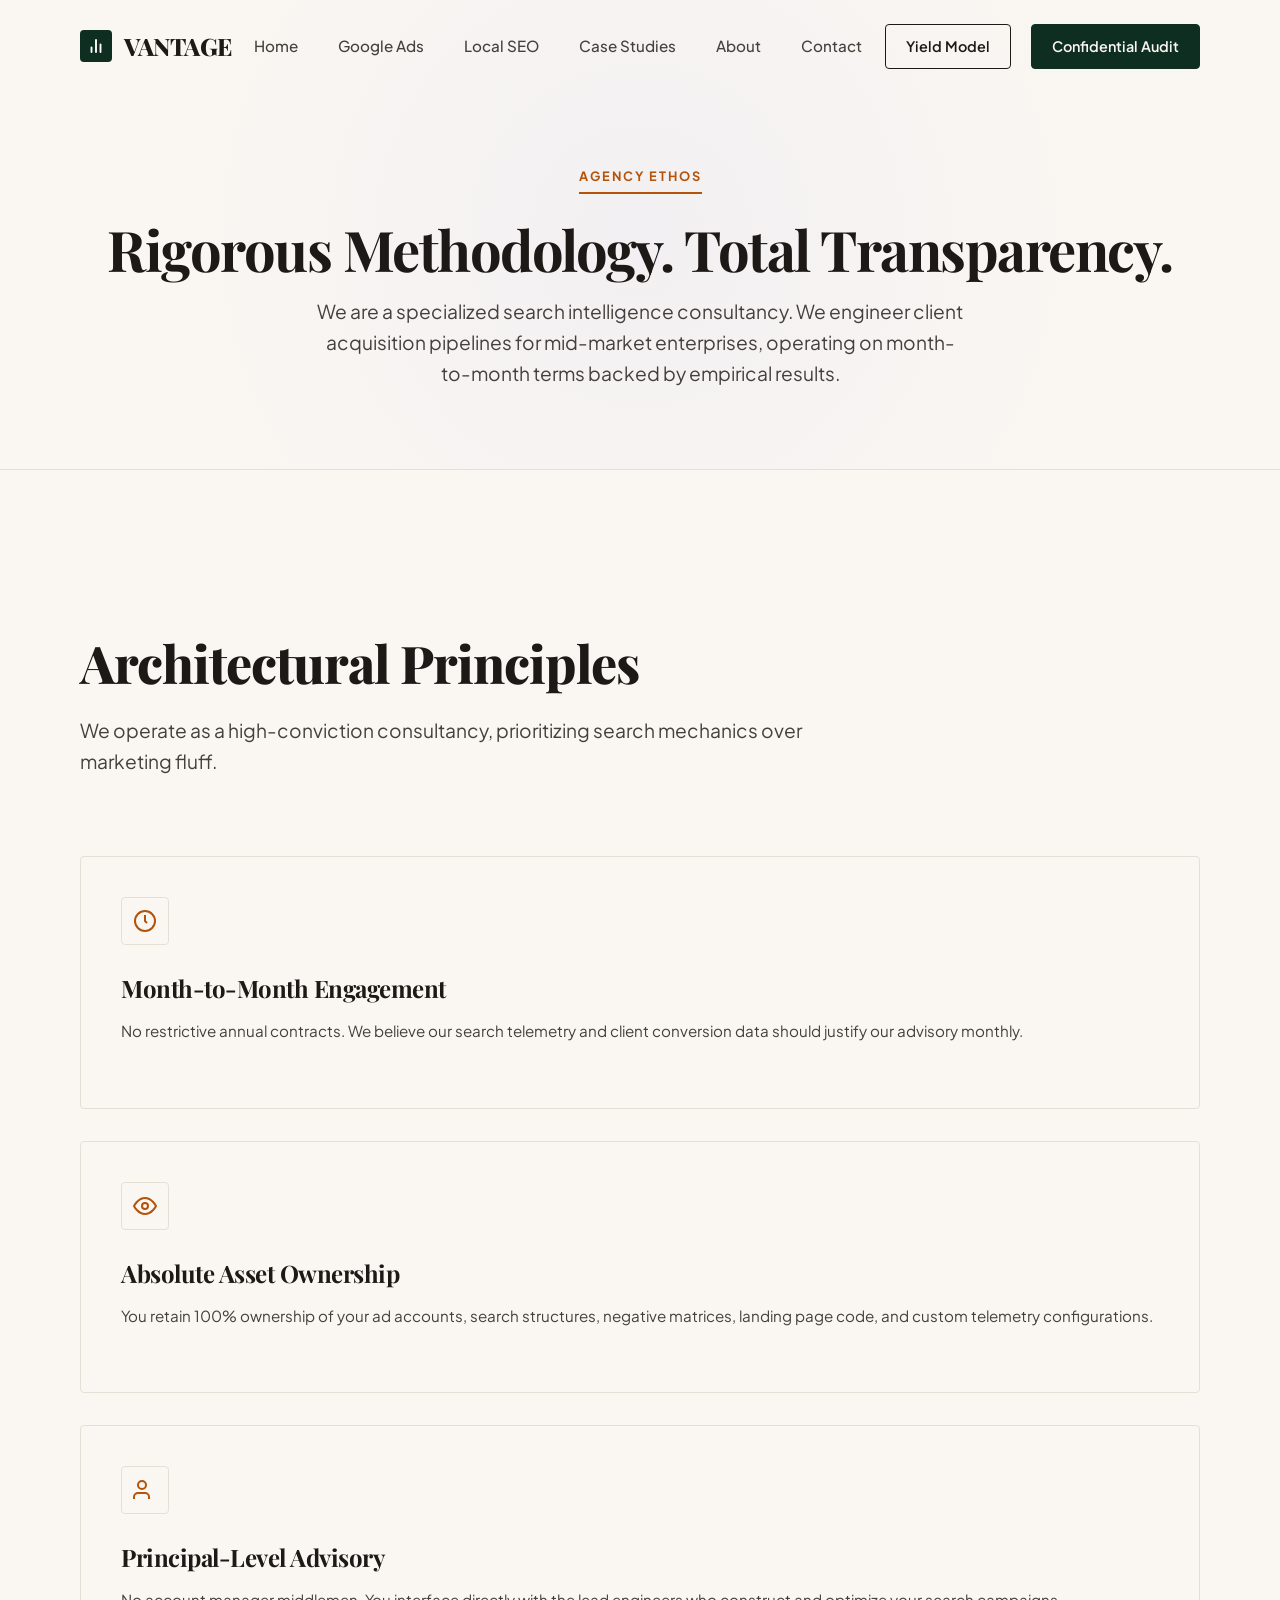
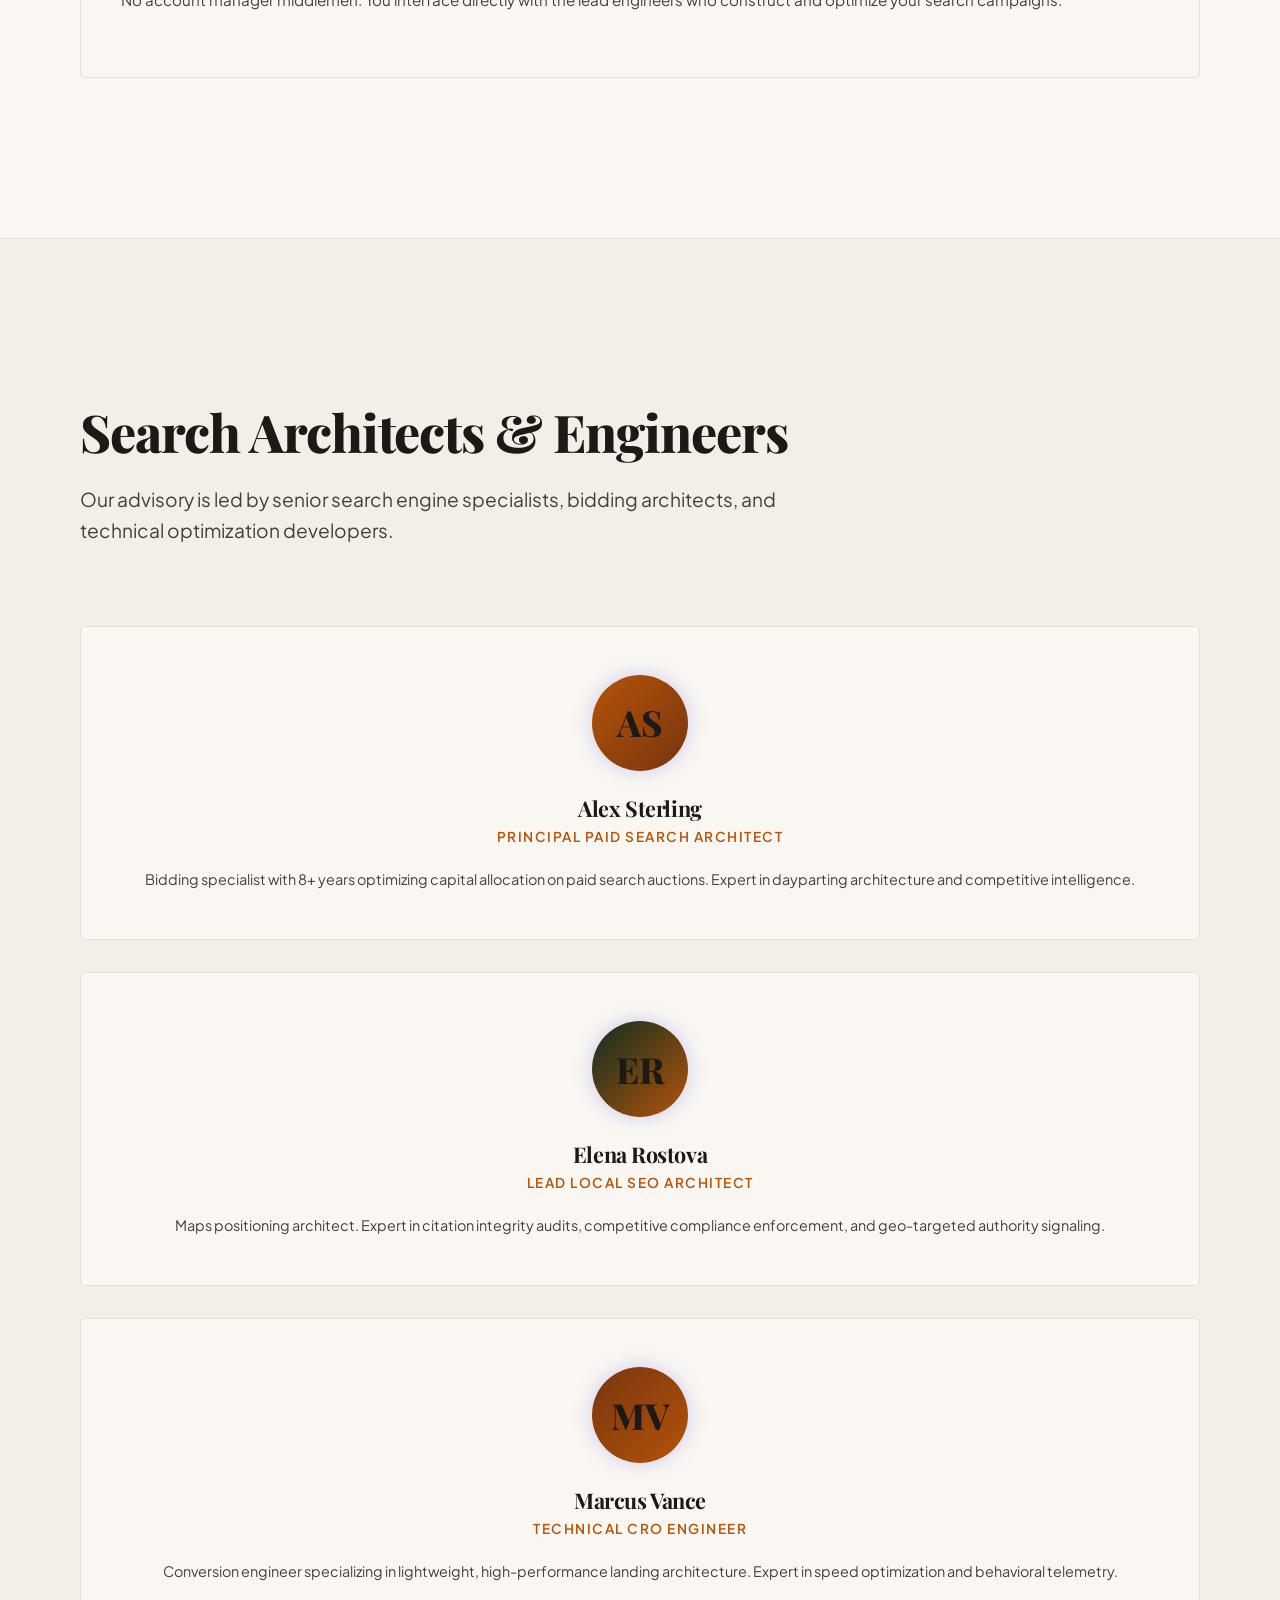
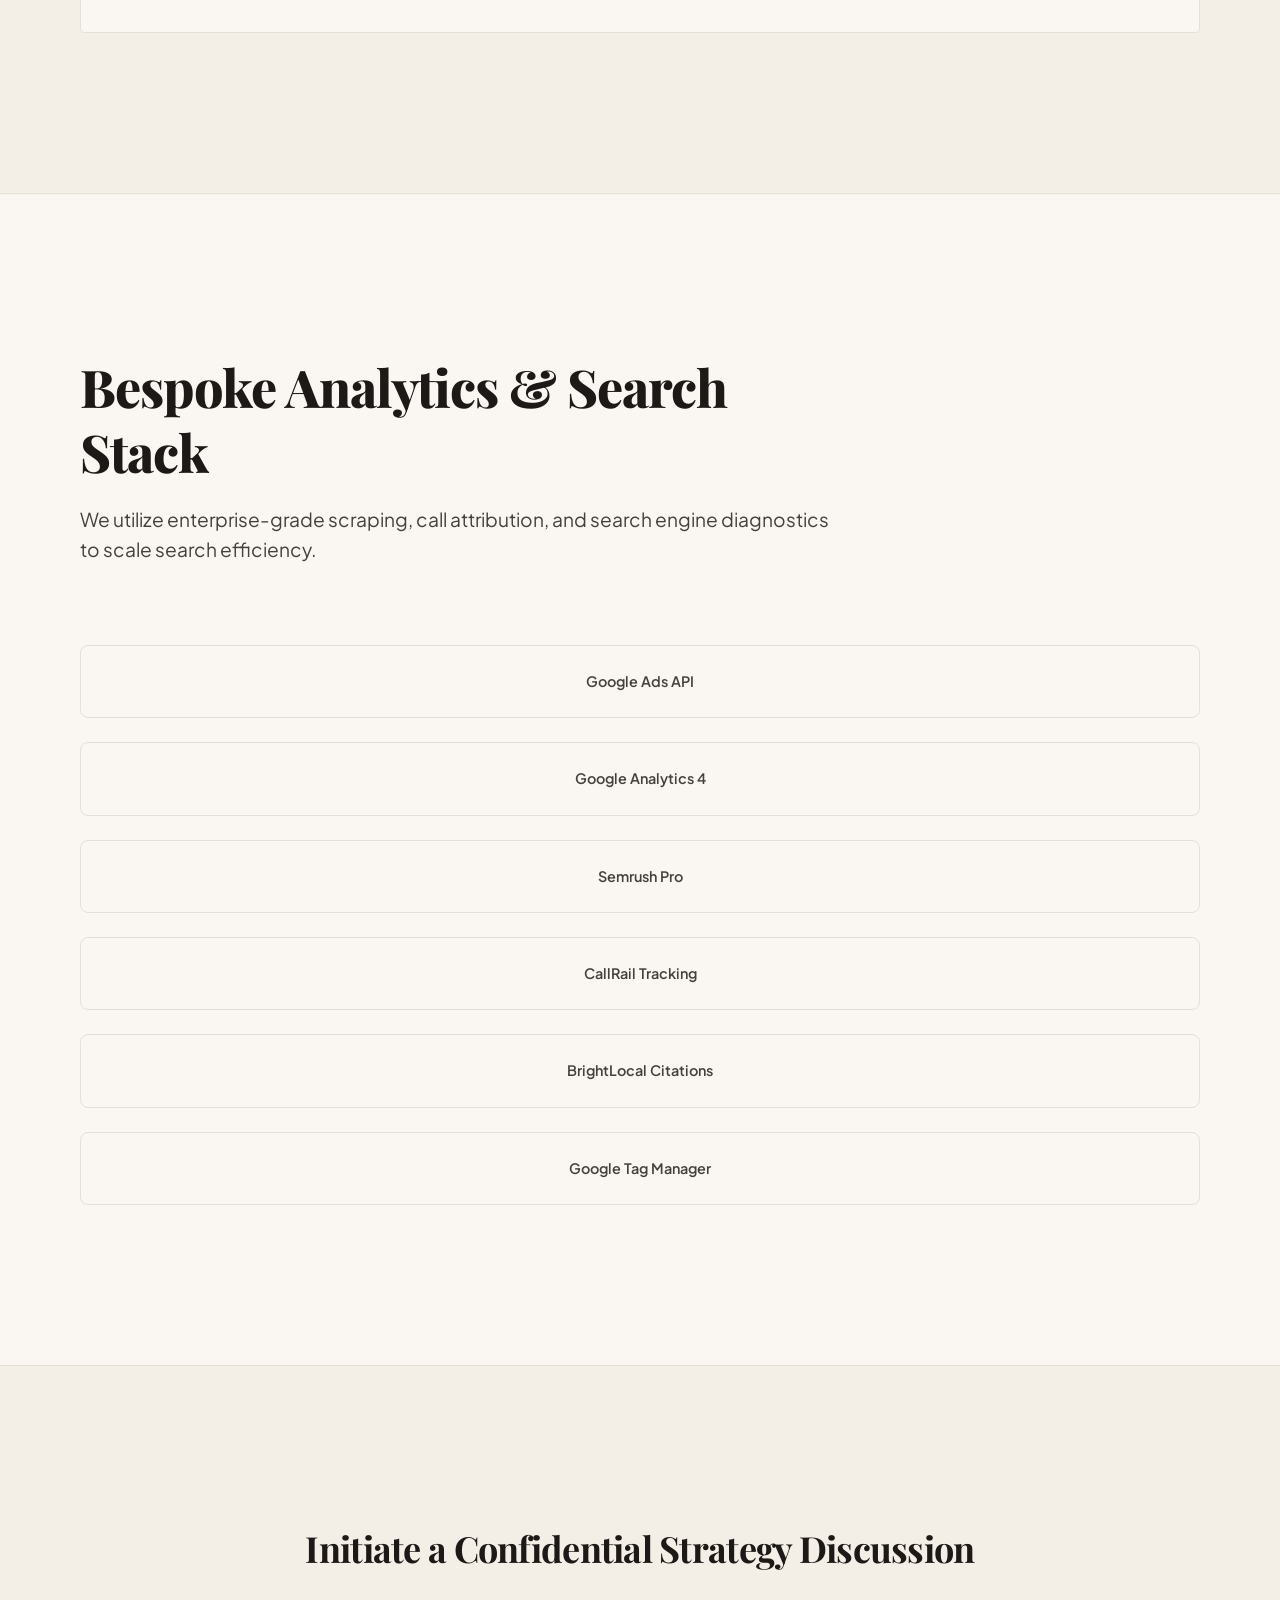
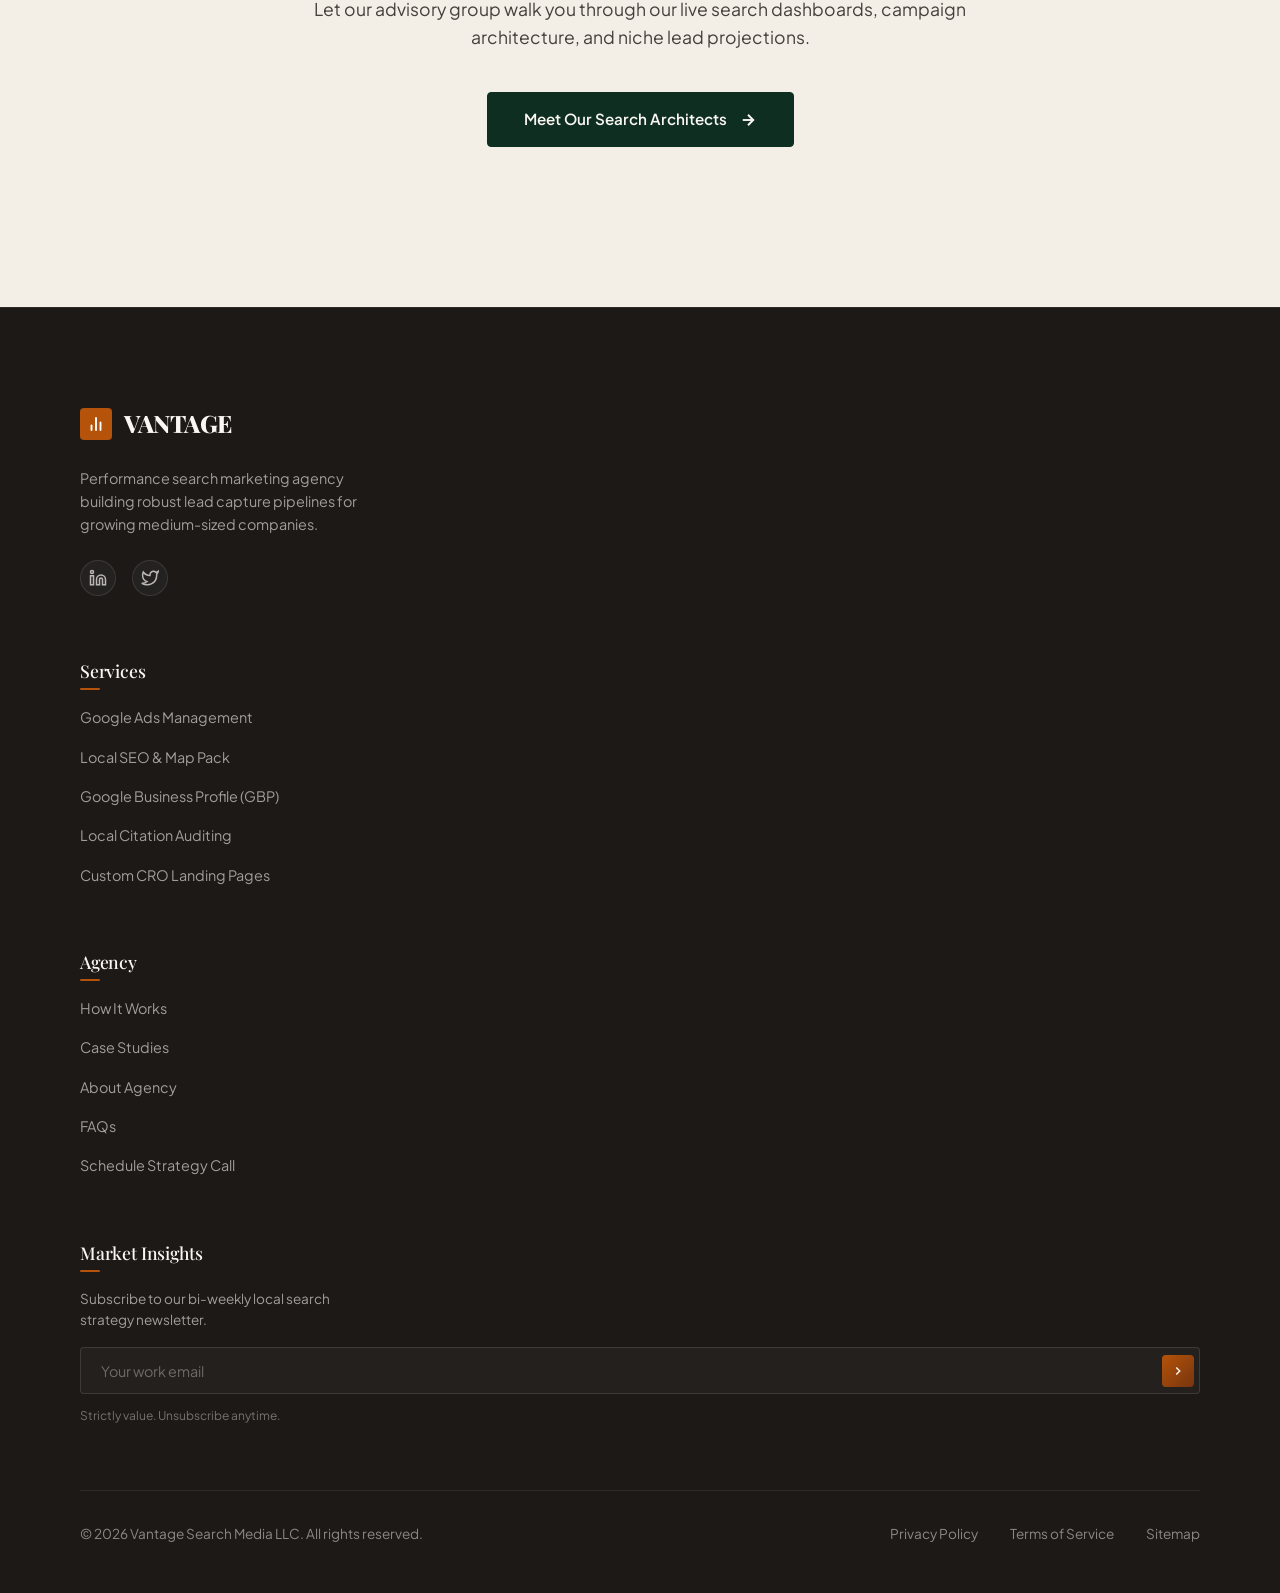
==== about.html @ 4661c37b "Initial commit - Elite Boutique digital consultancy redesign" ====
<!DOCTYPE html>
<html lang="en">
<head>
  <meta charset="UTF-8">
  <meta name="viewport" content="width=device-width, initial-scale=1.0">
  <meta name="description" content="About Vantage Search Media. Meet our team of Google Ads specialists, local SEO architects, and CRO engineers. Month-to-month contracts, full transparency.">
  <title>About Agency | Vantage Search Media</title>
  <link rel="stylesheet" href="styles.css">
  <link rel="icon" type="image/png" href="data:image/svg+xml,<svg xmlns=%22http://www.w3.org/2000/svg%22 viewBox=%220 0 100 100%22><rect width=%22100%22 height=%22100%22 rx=%2220%22 fill=%22url(%23g)%22/><defs><linearGradient id=%22g%22 x1=%220%22 y1=%220%22 x2=%221%22 y2=%221%22><stop offset=%220%25%22 stop-color=%22%2310b981%22/><stop offset=%2250%25%22 stop-color=%22%236366f1%22/><stop offset=%22100%25%22 stop-color=%22%23a855f7%22/></linearGradient></defs><path d=%22M30,30 L50,70 L70,30%22 fill=%22none%22 stroke=%22white%22 stroke-width=%228%22 stroke-linecap=%22round%22 stroke-linejoin=%22round%22/></svg>">
</head>
<body>



  <!-- NAVIGATION -->
  <header class="navbar scrolled" id="navbar">
    <div class="container">
      <a href="index.html" class="logo">
        <span class="logo-icon">
          <svg width="18" height="18" viewBox="0 0 24 24" fill="none" stroke="white" stroke-width="2.5" stroke-linecap="round" stroke-linejoin="round">
            <line x1="18" y1="20" x2="18" y2="10"></line>
            <line x1="12" y1="20" x2="12" y2="4"></line>
            <line x1="6" y1="20" x2="6" y2="14"></line>
          </svg>
        </span>
        <span class="logo-text">VANTAGE</span>
      </a>
      
      <nav class="nav-links">
        <a href="index.html" class="nav-link">Home</a>
        <a href="google-ads.html" class="nav-link">Google Ads</a>
        <a href="local-seo.html" class="nav-link">Local SEO</a>
        <a href="case-studies.html" class="nav-link">Case Studies</a>
        <a href="about.html" class="nav-link">About</a>
        <a href="contact.html" class="nav-link">Contact</a>
      </nav>

      <div class="nav-actions">
        <a href="index.html#calculator" class="btn btn-secondary" style="padding: 0.6rem 1.25rem; font-size: 0.9rem;">Yield Model</a>
        <a href="contact.html" class="btn btn-primary" style="padding: 0.6rem 1.25rem; font-size: 0.9rem;" id="nav-cta">Confidential Audit</a>
        <button class="mobile-nav-toggle" id="mobile-toggle" aria-label="Toggle Menu">
          <svg width="24" height="24" viewBox="0 0 24 24" fill="none" stroke="currentColor" stroke-width="2" stroke-linecap="round">
            <line x1="3" y1="12" x2="21" y2="12"></line>
            <line x1="3" y1="6" x2="21" y2="6"></line>
            <line x1="3" y1="18" x2="21" y2="18"></line>
          </svg>
        </button>
      </div>
    </div>
  </header>

  <!-- Mobile Overlay Menu -->
  <div class="mobile-nav-menu" id="mobile-menu">
    <button class="mobile-close-btn" id="mobile-close" aria-label="Close Menu">&times;</button>
    <a href="index.html" class="mobile-nav-link">Home</a>
    <a href="google-ads.html" class="mobile-nav-link">Google Ads</a>
    <a href="local-seo.html" class="mobile-nav-link">Local SEO</a>
    <a href="case-studies.html" class="mobile-nav-link">Case Studies</a>
    <a href="about.html" class="mobile-nav-link">About</a>
    <a href="contact.html" class="mobile-nav-link">Contact</a>
    <a href="contact.html" class="btn btn-primary" style="margin-top: 1.5rem;">Confidential Audit</a>
  </div>

  <!-- SUBPAGE HERO -->
  <section class="subpage-hero">
    <div class="container">
      <span class="section-header" style="margin-bottom: 0.5rem;"><span class="tag">Agency Ethos</span></span>
      <h1>Rigorous Methodology. Total Transparency.</h1>
      <p>We are a specialized search intelligence consultancy. We engineer client acquisition pipelines for mid-market enterprises, operating on month-to-month terms backed by empirical results.</p>
    </div>
  </section>

  <!-- CORE VALUES GRID -->
  <section class="section-padding">
    <div class="container">
      <div class="section-header">
        <h2>Architectural Principles</h2>
        <p>We operate as a high-conviction consultancy, prioritizing search mechanics over marketing fluff.</p>
      </div>
      
      <div class="services-grid">
        <div class="service-card glass">
          <div class="service-icon"><svg width="24" height="24" viewBox="0 0 24 24" fill="none" stroke="currentColor" stroke-width="2"><circle cx="12" cy="12" r="10"/><polyline points="12 6 12 12 14 14"/></svg></div>
          <h3>Month-to-Month Engagement</h3>
          <p>No restrictive annual contracts. We believe our search telemetry and client conversion data should justify our advisory monthly.</p>
        </div>
        <div class="service-card glass">
          <div class="service-icon"><svg width="24" height="24" viewBox="0 0 24 24" fill="none" stroke="currentColor" stroke-width="2"><path d="M1 12s4-8 11-8 11 8 11 8-4 8-11 8-11-8-11-8z"/><circle cx="12" cy="12" r="3"/></svg></div>
          <h3>Absolute Asset Ownership</h3>
          <p>You retain 100% ownership of your ad accounts, search structures, negative matrices, landing page code, and custom telemetry configurations.</p>
        </div>
        <div class="service-card glass">
          <div class="service-icon"><svg width="24" height="24" viewBox="0 0 24 24" fill="none" stroke="currentColor" stroke-width="2"><path d="M16 21v-2a4 4 0 0 0-4-4H5a4 4 0 0 0-4 4v2"/><circle cx="9" cy="7" r="4"/></svg></div>
          <h3>Principal-Level Advisory</h3>
          <p>No account manager middlemen. You interface directly with the lead engineers who construct and optimize your search campaigns.</p>
        </div>
      </div>
    </div>
  </section>

  <!-- TEAM GRID -->
  <section class="section-padding" style="background: var(--bg-secondary); border-top: 1px solid var(--glass-border); border-bottom: 1px solid var(--glass-border);">
    <div class="container">
      <div class="section-header">
        <h2>Search Architects & Engineers</h2>
        <p>Our advisory is led by senior search engine specialists, bidding architects, and technical optimization developers.</p>
      </div>

      <div class="team-grid">
        <!-- Team 1 -->
        <div class="team-card glass">
          <div class="team-avatar">AS</div>
          <h3>Alex Sterling</h3>
          <span class="role">Principal Paid Search Architect</span>
          <p>Bidding specialist with 8+ years optimizing capital allocation on paid search auctions. Expert in dayparting architecture and competitive intelligence.</p>
        </div>

        <!-- Team 2 -->
        <div class="team-card glass">
          <div class="team-avatar" style="background:linear-gradient(135deg, var(--accent-emerald) 0%, var(--accent-indigo) 100%);">ER</div>
          <h3>Elena Rostova</h3>
          <span class="role">Lead Local SEO Architect</span>
          <p>Maps positioning architect. Expert in citation integrity audits, competitive compliance enforcement, and geo-targeted authority signaling.</p>
        </div>

        <!-- Team 3 -->
        <div class="team-card glass">
          <div class="team-avatar" style="background:linear-gradient(135deg, var(--accent-purple) 0%, var(--accent-indigo) 100%);">MV</div>
          <h3>Marcus Vance</h3>
          <span class="role">Technical CRO Engineer</span>
          <p>Conversion engineer specializing in lightweight, high-performance landing architecture. Expert in speed optimization and behavioral telemetry.</p>
        </div>
      </div>
    </div>
  </section>

  <!-- TOOL STACK SHOWCASE -->
  <section class="section-padding">
    <div class="container">
      <div class="section-header">
        <h2>Bespoke Analytics & Search Stack</h2>
        <p>We utilize enterprise-grade scraping, call attribution, and search engine diagnostics to scale search efficiency.</p>
      </div>

      <div class="tool-grid">
        <div class="tool-item">Google Ads API</div>
        <div class="tool-item">Google Analytics 4</div>
        <div class="tool-item">Semrush Pro</div>
        <div class="tool-item">CallRail Tracking</div>
        <div class="tool-item">BrightLocal Citations</div>
        <div class="tool-item">Google Tag Manager</div>
      </div>
    </div>
  </section>

  <!-- CTA ACTION PANEL -->
  <section class="section-padding" style="background: var(--bg-secondary); border-top: 1px solid var(--glass-border); text-align: center;">
    <div class="container" style="max-width: 800px;">
      <h2 style="font-size: 2.25rem; margin-bottom: 1.5rem; font-family: var(--font-heading);">Initiate a Confidential Strategy Discussion</h2>
      <p style="color: var(--text-secondary); font-size: 1.1rem; margin-bottom: 2.5rem;">Let our advisory group walk you through our live search dashboards, campaign architecture, and niche lead projections.</p>
      <a href="contact.html" class="btn btn-primary">
        <span>Meet Our Search Architects</span>
        <svg class="btn-icon" viewBox="0 0 24 24" fill="none" stroke="currentColor" stroke-width="2.5" style="width:18px; height:18px;"><line x1="5" y1="12" x2="19" y2="12"></line><polyline points="12 5 19 12 12 19"></polyline></svg>
      </a>
    </div>
  </section>

  <!-- FOOTER -->
  <footer class="footer">
    <div class="container">
      <div class="footer-grid">
        <div class="footer-info">
          <a href="index.html" class="logo">
            <span class="logo-icon">
              <svg width="18" height="18" viewBox="0 0 24 24" fill="none" stroke="white" stroke-width="2.5" stroke-linecap="round" stroke-linejoin="round">
                <line x1="18" y1="20" x2="18" y2="10"></line>
                <line x1="12" y1="20" x2="12" y2="4"></line>
                <line x1="6" y1="20" x2="6" y2="14"></line>
              </svg>
            </span>
            <span class="logo-text">VANTAGE</span>
          </a>
          <p class="footer-info-text">Performance search marketing agency building robust lead capture pipelines for growing medium-sized companies.</p>
          <div class="footer-socials">
            <a href="#" class="social-link" aria-label="LinkedIn"><svg viewBox="0 0 24 24" fill="none" stroke="currentColor" stroke-width="2"><path d="M16 8a6 6 0 0 1 6 6v7h-4v-7a2 2 0 0 0-2-2 2 2 0 0 0-2 2v7h-4v-7a6 6 0 0 1 6-6z"/><rect x="2" y="9" width="4" height="12"/><circle cx="4" cy="4" r="2"/></svg></a>
            <a href="#" class="social-link" aria-label="Twitter"><svg viewBox="0 0 24 24" fill="none" stroke="currentColor" stroke-width="2"><path d="M23 3a10.9 10.9 0 0 1-3.14 1.53 4.48 4.48 0 0 0-7.86 3v1A10.66 10.66 0 0 1 3 4s-4 9 5 13a11.64 11.64 0 0 1-7 2c9 5 20 0 20-11.5a4.5 4.5 0 0 0-.08-.83A7.72 7.72 0 0 0 23 3z"/></svg></a>
          </div>
        </div>
        <div class="footer-col">
          <h4>Services</h4>
          <div class="footer-links">
            <a href="google-ads.html">Google Ads Management</a>
            <a href="local-seo.html">Local SEO & Map Pack</a>
            <a href="local-seo.html">Google Business Profile (GBP)</a>
            <a href="local-seo.html">Local Citation Auditing</a>
            <a href="google-ads.html">Custom CRO Landing Pages</a>
          </div>
        </div>
        <div class="footer-col">
          <h4>Agency</h4>
          <div class="footer-links">
            <a href="index.html#roadmap">How It Works</a>
            <a href="case-studies.html">Case Studies</a>
            <a href="about.html">About Agency</a>
            <a href="index.html#faqs">FAQs</a>
            <a href="contact.html">Schedule Strategy Call</a>
          </div>
        </div>
        <div class="footer-col">
          <h4>Market Insights</h4>
          <p class="footer-info-text" style="margin-bottom: 1rem; font-size: 0.85rem;">Subscribe to our bi-weekly local search strategy newsletter.</p>
          <form class="newsletter-form" onsubmit="event.preventDefault(); alert('Subscribed!');">
            <div class="newsletter-input-group">
              <input type="email" class="newsletter-input" placeholder="Your work email" required>
              <button type="submit" class="newsletter-submit-btn" aria-label="Subscribe"><svg width="14" height="14" viewBox="0 0 24 24" fill="none" stroke="currentColor" stroke-width="2.5"><polyline points="9 18 15 12 9 6"/></svg></button>
            </div>
            <span class="newsletter-text">Strictly value. Unsubscribe anytime.</span>
          </form>
        </div>
      </div>
      <div class="footer-bottom">
        <div class="footer-copy">&copy; 2026 Vantage Search Media LLC. All rights reserved.</div>
        <div class="footer-bottom-links">
          <a href="#">Privacy Policy</a>
          <a href="#">Terms of Service</a>
          <a href="#">Sitemap</a>
        </div>
      </div>
    </div>
  </footer>

  <script src="app.js"></script>
</body>
</html>
---- styles.css ----
@import url('https://fonts.googleapis.com/css2?family=Playfair+Display:ital,wght@0,400..900;1,400..900&family=Plus+Jakarta+Sans:ital,wght@0,200..800;1,200..800&display=swap');

/* ==========================================
   DESIGN TOKENS & VARIABLES
   ========================================== */
:root {
  --bg-primary: #FAF7F2; /* Warm Editorial Cream / Ivory */
  --bg-secondary: #F4EFE6; /* A slightly darker cream/sand for secondary background */
  --bg-tertiary: #EBE5D8; /* Darker cream for borders/structure */
  
  --text-primary: #1C1917; /* Deep Stone Charcoal */
  --text-secondary: #44403C; /* Muted Charcoal */
  --text-muted: #78716C; /* Stone Gray */
  
  --accent-emerald: #0F2E22; /* Deep Forest Green */
  --accent-emerald-rgb: 15, 46, 34;
  --accent-indigo: #B45309; /* Rich Warm Amber / Bronze */
  --accent-indigo-rgb: 180, 83, 9;
  --accent-purple: #78350F; /* Dark Amber */
  --accent-purple-rgb: 120, 53, 15;
  
  --gradient-primary: linear-gradient(135deg, var(--accent-indigo) 0%, var(--accent-purple) 100%);
  --gradient-secondary: linear-gradient(135deg, rgba(15, 46, 34, 0.08) 0%, rgba(180, 83, 9, 0.08) 100%);
  --gradient-card: linear-gradient(180deg, #FAF7F2 0%, #F4EFE6 100%);
  
  --glass-bg: #FAF7F2;
  --glass-border: #E6DFD5; /* Clean light cream border */
  --glass-border-hover: #D6CBB8;
  --glass-shadow: rgba(28, 25, 23, 0.02); /* Extremely subtle shadow */
  
  --font-heading: 'Playfair Display', serif;
  --font-body: 'Plus Jakarta Sans', sans-serif;
  
  --radius-sm: 4px; /* Shorter radii for a more sophisticated, editorial look */
  --radius-md: 8px;
  --radius-lg: 12px;
  --radius-full: 9999px;
  
  --transition-fast: 0.2s cubic-bezier(0.25, 1, 0.5, 1);
  --transition-normal: 0.3s cubic-bezier(0.25, 1, 0.5, 1);
  --transition-slow: 0.5s cubic-bezier(0.25, 1, 0.5, 1);
}

/* ==========================================
   RESET & SYSTEM STYLES
   ========================================== */
*, *::before, *::after {
  box-sizing: border-box;
  margin: 0;
  padding: 0;
}

html {
  scroll-behavior: smooth;
  font-size: 16px;
  -webkit-font-smoothing: antialiased;
}

body {
  background-color: var(--bg-primary);
  color: var(--text-primary);
  font-family: var(--font-body);
  line-height: 1.62;
  overflow-x: hidden;
}

h1, h2, h3, h4, h5, h6 {
  font-family: var(--font-heading);
  font-weight: 700;
  line-height: 1.25;
  color: var(--text-primary);
  letter-spacing: -0.02em;
}

a {
  color: inherit;
  text-decoration: none;
  transition: var(--transition-fast);
}

button, input, select, textarea {
  font-family: inherit;
  background: none;
  border: none;
  color: inherit;
}

button {
  cursor: pointer;
}

ul {
  list-style: none;
}

/* Custom Scrollbar */
::-webkit-scrollbar {
  width: 10px;
}
::-webkit-scrollbar-track {
  background: var(--bg-primary);
}
::-webkit-scrollbar-thumb {
  background: var(--bg-tertiary);
  border-radius: var(--radius-full);
  border: 2px solid var(--bg-primary);
}
::-webkit-scrollbar-thumb:hover {
  background: var(--accent-emerald);
}

/* Selection Highlight */
::selection {
  background: rgba(180, 83, 9, 0.15);
  color: var(--text-primary);
}

/* ==========================================
   UTILITY & STRUCTURAL LAYOUTS
   ========================================== */
.container {
  width: 100%;
  max-width: 1200px; /* slightly narrower for more editorial proportions */
  margin: 0 auto;
  padding: 0 2.5rem;
}

.section-padding {
  padding: 10rem 0; /* more generous breathing room */
}

.text-gradient {
  background: var(--gradient-primary);
  -webkit-background-clip: text;
  background-clip: text;
  -webkit-text-fill-color: transparent;
  color: transparent;
}

.glass {
  background: var(--glass-bg);
  border: 1px solid var(--glass-border);
  box-shadow: none; /* flat boutique feel */
  border-radius: var(--radius-sm);
  transition: border-color var(--transition-normal), background var(--transition-normal);
}

.glass-hover:hover {
  border-color: var(--glass-border-hover);
  background: var(--bg-secondary);
}

.section-header {
  text-align: left; /* off-center editorial alignment */
  max-width: 750px;
  margin: 0 0 5rem 0;
}

.section-header .tag {
  display: inline-block;
  padding: 0.35rem 0; /* flat clean tag */
  border-bottom: 2px solid var(--accent-indigo);
  font-size: 0.8rem;
  font-weight: 700;
  text-transform: uppercase;
  letter-spacing: 2px;
  color: var(--accent-indigo);
  margin-bottom: 1.5rem;
}

.section-header h2 {
  font-size: 3.25rem;
  margin-bottom: 1.25rem;
  font-weight: 800;
}

.section-header p {
  color: var(--text-secondary);
  font-size: 1.2rem;
  line-height: 1.6;
}

/* Glowing Orbs - disabled for editorial look */
.glow-orbs {
  display: none;
}

/* Buttons */
.btn {
  display: inline-flex;
  align-items: center;
  justify-content: center;
  gap: 0.75rem;
  padding: 0.9rem 2.25rem;
  font-size: 0.95rem;
  font-weight: 600;
  border-radius: var(--radius-sm);
  transition: all var(--transition-normal);
}

.btn-primary {
  background: var(--accent-emerald);
  color: #FAF7F2;
  border: 1px solid var(--accent-emerald);
}

.btn-primary:hover {
  background: #1c4535;
  border-color: #1c4535;
  color: #FAF7F2;
  transform: translateY(-2px);
}

.btn-secondary {
  background: transparent;
  border: 1px solid var(--text-primary);
  color: var(--text-primary);
}

.btn-secondary:hover {
  background: var(--text-primary);
  color: #FAF7F2;
  transform: translateY(-2px);
}

.btn-icon {
  width: 18px;
  height: 18px;
  transition: transform var(--transition-fast);
}

.btn:hover .btn-icon {
  transform: translateX(4px);
}

/* ==========================================
   NAVIGATION BAR
   ========================================== */
.navbar {
  position: fixed;
  top: 0;
  left: 0;
  width: 100%;
  z-index: 100;
  padding: 1.5rem 0;
  transition: all var(--transition-normal);
}

.navbar.scrolled {
  padding: 1rem 0;
  background: rgba(250, 247, 242, 0.96);
  backdrop-filter: blur(20px);
  -webkit-backdrop-filter: blur(20px);
  border-bottom: 1px solid var(--glass-border);
  box-shadow: 0 4px 20px rgba(28, 25, 23, 0.02);
}

.navbar .container {
  display: flex;
  justify-content: space-between;
  align-items: center;
}

.logo {
  display: flex;
  align-items: center;
  gap: 0.75rem;
  font-family: var(--font-heading);
  font-weight: 800;
  font-size: 1.5rem;
  letter-spacing: -0.5px;
}

.logo-icon {
  width: 32px;
  height: 32px;
  background: var(--accent-emerald);
  border-radius: var(--radius-sm);
  display: flex;
  align-items: center;
  justify-content: center;
}

.logo-text {
  color: var(--text-primary);
  background: none;
  -webkit-text-fill-color: initial;
}

.nav-links {
  display: flex;
  gap: 2.5rem;
  align-items: center;
}

.nav-link {
  color: var(--text-secondary);
  font-weight: 500;
  font-size: 0.95rem;
  position: relative;
  padding: 0.5rem 0;
}

.nav-link::after {
  content: '';
  position: absolute;
  bottom: 0;
  left: 0;
  width: 0;
  height: 2px;
  background: var(--gradient-primary);
  transition: width var(--transition-normal);
  border-radius: var(--radius-full);
}

.nav-link:hover {
  color: var(--text-primary);
}

.nav-link:hover::after {
  width: 100%;
}

.nav-actions {
  display: flex;
  align-items: center;
  gap: 1.25rem;
}

.mobile-nav-toggle {
  display: none;
  font-size: 1.5rem;
  color: var(--text-primary);
}

/* ==========================================
   HERO SECTION
   ========================================== */
.hero {
  position: relative;
  padding-top: 11rem;
  padding-bottom: 7rem;
  overflow: hidden;
}

.hero-grid {
  display: grid;
  grid-template-cols: 1.1fr 0.9fr;
  gap: 4rem;
  align-items: center;
}

.hero-content {
  position: relative;
  z-index: 2;
}

.hero-badge {
  display: inline-flex;
  align-items: center;
  gap: 0.5rem;
  padding: 0.4rem 1rem;
  background: rgba(180, 83, 9, 0.08);
  border: 1px solid rgba(180, 83, 9, 0.2);
  border-radius: var(--radius-full);
  font-size: 0.85rem;
  color: var(--accent-indigo);
  margin-bottom: 1.5rem;
  font-weight: 600;
}

.hero-badge-dot {
  width: 8px;
  height: 8px;
  background-color: var(--accent-indigo);
  border-radius: 50%;
  box-shadow: 0 0 10px rgba(180, 83, 9, 0.4);
  animation: pulse 2s infinite;
}

@keyframes pulse {
  0% { transform: scale(0.9); opacity: 0.6; }
  50% { transform: scale(1.1); opacity: 1; box-shadow: 0 0 14px rgba(180, 83, 9, 0.6); }
  100% { transform: scale(0.9); opacity: 0.6; }
}

.hero h1 {
  font-size: 4.25rem;
  line-height: 1.1;
  letter-spacing: -2px;
  margin-bottom: 1.5rem;
}

.hero-description {
  font-size: 1.2rem;
  color: var(--text-secondary);
  margin-bottom: 2.5rem;
  max-width: 580px;
}

.hero-buttons {
  display: flex;
  gap: 1.25rem;
  margin-bottom: 3.5rem;
}

.hero-stats {
  display: flex;
  gap: 3.5rem;
  border-top: 1px solid var(--glass-border);
  padding-top: 2rem;
}

.stat-item {
  display: flex;
  flex-direction: column;
}

.stat-number {
  font-family: var(--font-heading);
  font-size: 2.25rem;
  font-weight: 800;
  color: var(--text-primary);
  margin-bottom: 0.25rem;
  background: none;
  -webkit-background-clip: initial;
  background-clip: initial;
  -webkit-text-fill-color: initial;
}

.stat-label {
  font-size: 0.85rem;
  color: var(--text-secondary);
  text-transform: uppercase;
  letter-spacing: 1px;
}

.hero-visual {
  position: relative;
  z-index: 1;
}

.visual-container {
  position: relative;
  width: 100%;
  border-radius: var(--radius-lg);
  aspect-ratio: 1 / 1;
  display: flex;
  align-items: center;
  justify-content: center;
}

/* Glass Dashboard Mockup */
.dashboard-mockup {
  position: relative;
  width: 100%;
  height: 90%;
  border-radius: var(--radius-md);
  padding: 1.5rem;
  overflow: hidden;
  border: 1px solid rgba(255, 255, 255, 0.08);
}

.mockup-header {
  display: flex;
  justify-content: space-between;
  align-items: center;
  margin-bottom: 1.5rem;
  border-bottom: 1px solid rgba(255, 255, 255, 0.05);
  padding-bottom: 1rem;
}

.mockup-dots {
  display: flex;
  gap: 6px;
}

.mockup-dot {
  width: 8px;
  height: 8px;
  border-radius: 50%;
  background: rgba(255, 255, 255, 0.2);
}

.mockup-dot:nth-child(1) { background: #ef4444; }
.mockup-dot:nth-child(2) { background: #fbbf24; }
.mockup-dot:nth-child(3) { background: #10b981; }

.mockup-title {
  font-size: 0.8rem;
  color: var(--text-muted);
  font-family: var(--font-heading);
  letter-spacing: 1px;
  text-transform: uppercase;
}

.mockup-grid {
  display: grid;
  grid-template-columns: repeat(2, 1fr);
  gap: 1rem;
  margin-bottom: 1.5rem;
}

.mockup-card {
  padding: 1rem;
  background: var(--bg-tertiary);
  border: 1px solid var(--glass-border);
  border-radius: var(--radius-sm);
}

.mockup-card-label {
  font-size: 0.75rem;
  color: var(--text-secondary);
  margin-bottom: 0.25rem;
}

.mockup-card-value {
  font-family: var(--font-heading);
  font-size: 1.35rem;
  font-weight: 700;
  display: flex;
  align-items: center;
  gap: 0.5rem;
}

.mockup-card-trend {
  font-size: 0.7rem;
  font-weight: 600;
  padding: 0.1rem 0.4rem;
  border-radius: 4px;
  background: rgba(16, 185, 129, 0.1);
  color: var(--accent-emerald);
}

.mockup-chart-container {
  position: relative;
  height: 180px;
  width: 100%;
  margin-bottom: 1rem;
}

.mockup-chart-svg {
  width: 100%;
  height: 100%;
}

.mockup-chart-line-seo {
  stroke-dasharray: 1000;
  stroke-dashoffset: 1000;
  animation: drawLine 3s forwards ease-in-out;
}

.mockup-chart-line-ads {
  stroke-dasharray: 1000;
  stroke-dashoffset: 1000;
  animation: drawLine 3.5s forwards ease-in-out;
  animation-delay: 0.5s;
}

@keyframes drawLine {
  to { stroke-dashoffset: 0; }
}

.mockup-list {
  display: flex;
  flex-direction: column;
  gap: 0.75rem;
}

.mockup-list-item {
  display: flex;
  align-items: center;
  justify-content: space-between;
  padding: 0.5rem 0.75rem;
  background: rgba(255, 255, 255, 0.01);
  border-radius: 6px;
  font-size: 0.8rem;
}

.mockup-list-keyword {
  color: var(--text-primary);
  font-weight: 500;
}

.mockup-list-pos {
  color: var(--accent-emerald);
  font-weight: 600;
  display: flex;
  align-items: center;
  gap: 0.25rem;
}

/* Float Animation for Mockup Elements */
.float-element {
  position: absolute;
  padding: 0.75rem 1rem;
  border-radius: var(--radius-sm);
  display: flex;
  align-items: center;
  gap: 0.75rem;
  box-shadow: 0 10px 25px rgba(0, 0, 0, 0.4);
  animation: float 6s infinite ease-in-out;
}

.float-1 {
  top: 15%;
  left: -10%;
  background: rgba(16, 185, 129, 0.15);
  border: 1px solid rgba(16, 185, 129, 0.25);
  backdrop-filter: blur(10px);
  animation-delay: 0s;
}

.float-2 {
  bottom: 20%;
  right: -8%;
  background: rgba(99, 102, 241, 0.15);
  border: 1px solid rgba(99, 102, 241, 0.25);
  backdrop-filter: blur(10px);
  animation-delay: -2s;
}

.float-3 {
  bottom: -5%;
  left: 15%;
  background: rgba(168, 85, 247, 0.15);
  border: 1px solid rgba(168, 85, 247, 0.25);
  backdrop-filter: blur(10px);
  animation-delay: -4s;
}

@keyframes float {
  0% { transform: translateY(0px) rotate(0deg); }
  50% { transform: translateY(-12px) rotate(1deg); }
  100% { transform: translateY(0px) rotate(0deg); }
}

/* ==========================================
   TRUST LOGOS
   ========================================== */
.trust-bar {
  padding: 3rem 0;
  border-top: 1px solid var(--glass-border);
  border-bottom: 1px solid var(--glass-border);
  background: var(--bg-secondary);
  overflow: hidden;
  position: relative;
}

.trust-title {
  text-align: center;
  font-size: 0.8rem;
  text-transform: uppercase;
  color: var(--text-muted);
  letter-spacing: 2px;
  margin-bottom: 2rem;
}

.logo-slider {
  display: flex;
  align-items: center;
  width: 100%;
}

.logo-track {
  display: flex;
  width: calc(250px * 10);
  animation: logoScroll 25s linear infinite;
  gap: 4rem;
}

@keyframes logoScroll {
  0% { transform: translateX(0); }
  100% { transform: translateX(calc(-250px * 5)); }
}

.logo-slide {
  width: 200px;
  display: flex;
  justify-content: center;
  align-items: center;
}

.logo-slide svg {
  fill: var(--text-muted);
  max-height: 32px;
  width: auto;
  opacity: 0.5;
  transition: opacity var(--transition-fast), fill var(--transition-fast);
}

.logo-slide:hover svg {
  opacity: 0.9;
  fill: var(--text-secondary);
}

/* ==========================================
   SERVICES & TABS SECTION
   ========================================== */
.services {
  position: relative;
}

.tabs-container {
  display: flex;
  justify-content: center;
  margin-bottom: 3.5rem;
}

.tabs {
  display: flex;
  padding: 0.35rem;
  background: rgba(255, 255, 255, 0.02);
  border: 1px solid var(--glass-border);
  border-radius: var(--radius-full);
  gap: 0.25rem;
}

.tab-btn {
  padding: 0.75rem 2rem;
  border-radius: var(--radius-full);
  font-weight: 600;
  font-size: 1rem;
  color: var(--text-secondary);
  transition: all var(--transition-normal);
}

.tab-btn:hover {
  color: var(--text-primary);
}

.tab-btn.active {
  background: var(--gradient-primary);
  color: var(--text-primary);
  box-shadow: 0 4px 15px rgba(99, 102, 241, 0.2);
}

.tab-content {
  display: none;
  animation: fadeInUp 0.5s ease-in-out forwards;
}

.tab-content.active {
  display: block;
}

@keyframes fadeInUp {
  from { opacity: 0; transform: translateY(20px); }
  to { opacity: 1; transform: translateY(0); }
}

.services-grid {
  display: grid;
  grid-template-cols: repeat(3, 1fr);
  gap: 2rem;
}

.service-card {
  padding: 2.5rem;
  display: flex;
  flex-direction: column;
  height: 100%;
  position: relative;
  overflow: hidden;
}

.service-card::before {
  content: '';
  position: absolute;
  top: 0;
  left: 0;
  width: 100%;
  height: 100%;
  background: var(--gradient-card);
  opacity: 0.5;
  z-index: -1;
}

.service-icon {
  width: 48px;
  height: 48px;
  border-radius: var(--radius-sm);
  background: rgba(255, 255, 255, 0.03);
  border: 1px solid var(--glass-border);
  display: flex;
  align-items: center;
  justify-content: center;
  margin-bottom: 1.75rem;
  color: var(--accent-indigo);
  transition: all var(--transition-normal);
}

.service-card:hover .service-icon {
  background: var(--gradient-primary);
  color: var(--text-primary);
  transform: scale(1.05) rotate(3deg);
}

.service-card h3 {
  font-size: 1.5rem;
  margin-bottom: 1rem;
}

.service-card p {
  color: var(--text-secondary);
  font-size: 0.95rem;
  margin-bottom: 1.5rem;
  flex-grow: 1;
}

.service-features {
  display: flex;
  flex-direction: column;
  gap: 0.75rem;
  border-top: 1px solid rgba(255, 255, 255, 0.05);
  padding-top: 1.5rem;
}

.service-feature {
  display: flex;
  align-items: center;
  gap: 0.75rem;
  font-size: 0.85rem;
  color: var(--text-secondary);
}

.service-feature svg {
  width: 16px;
  height: 16px;
  color: var(--accent-emerald);
  flex-shrink: 0;
}

/* ==========================================
   ROI CALCULATOR SECTION
   ========================================== */
.calculator-section {
  position: relative;
  overflow: hidden;
}

.calculator-grid {
  display: grid;
  grid-template-cols: 1fr 1fr;
  gap: 4rem;
  align-items: center;
}

.calc-sliders {
  padding: 3rem;
  background: #1C1917 !important;
  color: #FAF7F2 !important;
  border: 1px solid #2E2A27 !important;
  border-radius: var(--radius-sm) !important;
  box-shadow: 0 10px 30px rgba(0, 0, 0, 0.15) !important;
}

.slider-group {
  margin-bottom: 2.25rem;
}

.slider-header {
  display: flex;
  justify-content: space-between;
  align-items: center;
  margin-bottom: 0.75rem;
}

.slider-label {
  font-weight: 600;
  font-size: 0.95rem;
  color: #EBE5D8 !important;
}

.slider-value-box {
  background: #2E2A27 !important;
  border: 1px solid #3E3A36 !important;
  padding: 0.35rem 0.85rem;
  border-radius: var(--radius-sm);
  font-family: var(--font-body);
  font-weight: 700;
  color: #F59E0B !important; /* Amber value */
  font-size: 0.95rem;
}

.slider-input {
  width: 100%;
  height: 6px;
  background: #2E2A27 !important;
  border-radius: var(--radius-full);
  outline: none;
  -webkit-appearance: none;
  appearance: none;
}

.slider-input::-webkit-slider-thumb {
  -webkit-appearance: none;
  appearance: none;
  width: 18px;
  height: 18px;
  border-radius: 50%;
  background: #B45309 !important; /* Bronze thumb */
  cursor: pointer;
  box-shadow: 0 0 10px rgba(180, 83, 9, 0.4);
  transition: transform var(--transition-fast);
}

.slider-input::-webkit-slider-thumb:hover {
  transform: scale(1.2);
}

.slider-help-text {
  font-size: 0.8rem;
  color: #A8A29E !important;
  margin-top: 0.4rem;
  display: block;
}

/* Calculator Results Display */
.calc-results {
  padding: 3.5rem;
  display: flex;
  flex-direction: column;
  position: relative;
  overflow: hidden;
  background: #1C1917 !important;
  color: #FAF7F2 !important;
  border: 1px solid #2E2A27 !important;
  border-radius: var(--radius-sm) !important;
}

.calc-results::before {
  content: '';
  position: absolute;
  top: 0;
  right: 0;
  width: 150px;
  height: 150px;
  background: radial-gradient(circle, rgba(180, 83, 9, 0.15) 0%, rgba(0,0,0,0) 70%);
  filter: blur(20px);
  pointer-events: none;
}

.result-main {
  text-align: center;
  border-bottom: 1px solid #2E2A27;
  padding-bottom: 2rem;
  margin-bottom: 2rem;
}

.result-label {
  font-size: 0.85rem;
  text-transform: uppercase;
  letter-spacing: 2px;
  color: #A8A29E !important;
  margin-bottom: 0.5rem;
}

.result-value {
  font-family: var(--font-heading);
  font-size: 3.75rem;
  font-weight: 800;
  line-height: 1;
  background: linear-gradient(135deg, #FAF7F2 30%, #F59E0B 100%) !important;
  -webkit-background-clip: text !important;
  background-clip: text !important;
  -webkit-text-fill-color: transparent !important;
  display: block;
  margin-bottom: 0.5rem;
}

.result-roi-badge {
  display: inline-block;
  font-size: 0.9rem;
  font-weight: 600;
  color: #FAF7F2 !important;
  background: #B45309 !important;
  padding: 0.35rem 1rem;
  border-radius: var(--radius-sm);
  border: 1px solid #78350F;
}

.result-breakdown {
  display: grid;
  grid-template-cols: repeat(2, 1fr);
  gap: 1.5rem;
  margin-bottom: 2.5rem;
}

.breakdown-item {
  background: #2E2A27 !important;
  border: 1px solid #3E3A36 !important;
  border-radius: var(--radius-sm);
  padding: 1.25rem;
}

.breakdown-label {
  font-size: 0.8rem;
  color: #A8A29E !important;
  margin-bottom: 0.25rem;
}

.breakdown-val {
  font-family: var(--font-body);
  font-weight: 700;
  font-size: 1.35rem;
  color: #FAF7F2 !important;
}

/* ==========================================
   PROCESS SECTION (ROADMAP)
   ========================================== */
.process-section {
  position: relative;
}

.process-timeline {
  position: relative;
  max-width: 1000px;
  margin: 0 auto;
  padding: 2rem 0;
}

.process-timeline::before {
  content: '';
  position: absolute;
  top: 0;
  left: 50%;
  transform: translateX(-50%);
  width: 2px;
  height: 100%;
  background: linear-gradient(180deg, var(--accent-emerald) 0%, var(--accent-indigo) 50%, var(--accent-purple) 100%);
  opacity: 0.2;
}

.process-item {
  position: relative;
  margin-bottom: 5rem;
  width: 50%;
  padding-right: 3.5rem;
}

.process-item:nth-child(even) {
  margin-left: 50%;
  padding-right: 0;
  padding-left: 3.5rem;
}

.process-node {
  position: absolute;
  top: 0;
  right: -16px;
  width: 32px;
  height: 32px;
  border-radius: 50%;
  background: var(--bg-secondary);
  border: 2px solid var(--accent-indigo);
  display: flex;
  align-items: center;
  justify-content: center;
  font-family: var(--font-heading);
  font-weight: 700;
  font-size: 0.85rem;
  z-index: 5;
  box-shadow: 0 0 15px rgba(99, 102, 241, 0.4);
}

.process-item:nth-child(even) .process-node {
  right: auto;
  left: -16px;
}

.process-grid-display {
  display: none;
}

.process-card {
  padding: 2rem;
  border-radius: var(--radius-md);
  position: relative;
}

.process-card::after {
  content: '';
  position: absolute;
  top: 12px;
  right: -8px;
  width: 16px;
  height: 16px;
  background: var(--glass-bg);
  border-right: 1px solid var(--glass-border);
  border-top: 1px solid var(--glass-border);
  transform: rotate(45deg);
}

.process-item:nth-child(even) .process-card::after {
  right: auto;
  left: -8px;
  border-right: none;
  border-top: none;
  border-left: 1px solid var(--glass-border);
  border-bottom: 1px solid var(--glass-border);
}

.process-title {
  font-size: 1.25rem;
  margin-bottom: 0.75rem;
  display: flex;
  align-items: center;
  gap: 0.75rem;
}

.process-icon {
  color: var(--accent-indigo);
  width: 20px;
  height: 20px;
}

.process-card p {
  color: var(--text-secondary);
  font-size: 0.9rem;
}

/* ==========================================
   CASE STUDIES SECTION
   ========================================== */
.case-studies-grid {
  display: grid;
  grid-template-cols: repeat(3, 1fr);
  gap: 2.25rem;
}

.case-card {
  overflow: hidden;
  height: 100%;
  display: flex;
  flex-direction: column;
}

.case-image {
  width: 100%;
  height: 200px;
  background: linear-gradient(135deg, rgba(99,102,241,0.2) 0%, rgba(168,85,247,0.2) 100%);
  position: relative;
  display: flex;
  align-items: center;
  justify-content: center;
  border-bottom: 1px solid var(--glass-border);
}

.case-image-overlay {
  position: absolute;
  top: 0;
  left: 0;
  width: 100%;
  height: 100%;
  background: radial-gradient(circle, rgba(0,0,0,0.3) 0%, rgba(7,9,14,0.7) 100%);
}

.case-tag {
  position: absolute;
  top: 1rem;
  left: 1rem;
  background: rgba(7, 9, 14, 0.8);
  border: 1px solid var(--glass-border);
  padding: 0.25rem 0.75rem;
  border-radius: var(--radius-full);
  font-size: 0.75rem;
  font-weight: 600;
  color: var(--text-primary);
  backdrop-filter: blur(10px);
}

.case-card-body {
  padding: 2rem;
  flex-grow: 1;
  display: flex;
  flex-direction: column;
}

.case-card h3 {
  font-size: 1.35rem;
  margin-bottom: 0.75rem;
  line-height: 1.3;
}

.case-card p {
  color: var(--text-secondary);
  font-size: 0.9rem;
  margin-bottom: 1.5rem;
}

.case-stats {
  margin-top: auto;
  display: grid;
  grid-template-cols: 1fr 1fr;
  gap: 1rem;
  padding-top: 1.25rem;
  border-top: 1px solid rgba(255, 255, 255, 0.05);
}

.case-stat-val {
  font-family: var(--font-heading);
  font-size: 1.5rem;
  font-weight: 700;
  color: var(--accent-emerald);
}

.case-stat-lbl {
  font-size: 0.75rem;
  color: var(--text-muted);
  text-transform: uppercase;
}

/* ==========================================
   TESTIMONIALS SECTION
   ========================================== */
.testimonials {
  position: relative;
}

.testimonial-slider {
  max-width: 800px;
  margin: 0 auto;
  position: relative;
}

.testimonial-track {
  overflow: hidden;
  position: relative;
  height: 250px;
}

.testimonial-slide {
  position: absolute;
  top: 0;
  left: 0;
  width: 100%;
  height: 100%;
  opacity: 0;
  visibility: hidden;
  transition: opacity var(--transition-slow), visibility var(--transition-slow);
  display: flex;
  flex-direction: column;
  align-items: center;
  text-align: center;
  justify-content: center;
  padding: 0 2rem;
}

.testimonial-slide.active {
  opacity: 1;
  visibility: visible;
}

.testimonial-quote {
  font-size: 1.5rem;
  font-style: italic;
  font-weight: 400;
  color: var(--text-primary);
  margin-bottom: 1.75rem;
  line-height: 1.5;
}

.testimonial-author {
  display: flex;
  align-items: center;
  gap: 1rem;
}

.author-img {
  width: 48px;
  height: 48px;
  border-radius: 50%;
  background: var(--bg-tertiary);
  border: 2px solid var(--accent-indigo);
  display: flex;
  align-items: center;
  justify-content: center;
  font-weight: 600;
  color: var(--accent-indigo);
}

.author-info {
  text-align: left;
}

.author-name {
  font-family: var(--font-heading);
  font-weight: 600;
  font-size: 1rem;
  color: var(--text-primary);
}

.author-title {
  font-size: 0.8rem;
  color: var(--text-secondary);
}

.slider-controls {
  display: flex;
  justify-content: center;
  gap: 1rem;
  margin-top: 2rem;
}

.slider-dot {
  width: 10px;
  height: 10px;
  border-radius: 50%;
  background: rgba(255, 255, 255, 0.15);
  transition: all var(--transition-fast);
  cursor: pointer;
}

.slider-dot.active {
  background: var(--accent-indigo);
  width: 24px;
  border-radius: var(--radius-full);
}

/* ==========================================
   FAQS SECTION
   ========================================== */
.faqs-container {
  max-width: 800px;
  margin: 0 auto;
  display: flex;
  flex-direction: column;
  gap: 1rem;
}

.faq-item {
  overflow: hidden;
  border-radius: var(--radius-sm);
  transition: all var(--transition-normal);
}

.faq-header {
  padding: 1.5rem 2rem;
  display: flex;
  justify-content: space-between;
  align-items: center;
  cursor: pointer;
  user-select: none;
}

.faq-question {
  font-family: var(--font-heading);
  font-weight: 600;
  font-size: 1.1rem;
}

.faq-icon-wrapper {
  position: relative;
  width: 24px;
  height: 24px;
  display: flex;
  align-items: center;
  justify-content: center;
  flex-shrink: 0;
  color: var(--text-secondary);
  transition: transform var(--transition-normal);
}

.faq-icon-wrapper svg {
  width: 18px;
  height: 18px;
  transition: transform var(--transition-normal);
}

.faq-item.active .faq-icon-wrapper {
  transform: rotate(45deg);
  color: var(--accent-indigo);
}

.faq-item.active {
  border-color: rgba(99, 102, 241, 0.15);
}

.faq-body {
  max-height: 0;
  overflow: hidden;
  transition: max-height var(--transition-normal) ease-out;
}

.faq-content {
  padding: 0 2rem 1.5rem 2rem;
  color: var(--text-secondary);
  font-size: 0.95rem;
  border-top: 1px solid rgba(255, 255, 255, 0.02);
  padding-top: 1rem;
}

/* ==========================================
   CONTACT SECTION
   ========================================== */
.contact-section {
  position: relative;
}

.contact-grid {
  display: grid;
  grid-template-cols: 0.9fr 1.1fr;
  gap: 4rem;
}

.contact-info {
  display: flex;
  flex-direction: column;
  justify-content: center;
}

.contact-info h2 {
  font-size: 2.5rem;
  margin-bottom: 1.5rem;
}

.contact-info-p {
  color: var(--text-secondary);
  font-size: 1.1rem;
  margin-bottom: 3rem;
}

.contact-methods {
  display: flex;
  flex-direction: column;
  gap: 2rem;
}

.method-item {
  display: flex;
  align-items: flex-start;
  gap: 1.25rem;
}

.method-icon {
  width: 44px;
  height: 44px;
  border-radius: var(--radius-sm);
  background: rgba(255, 255, 255, 0.02);
  border: 1px solid var(--glass-border);
  color: var(--accent-indigo);
  display: flex;
  align-items: center;
  justify-content: center;
  flex-shrink: 0;
}

.method-details h4 {
  font-size: 1rem;
  font-weight: 600;
  margin-bottom: 0.25rem;
}

.method-details p {
  color: var(--text-secondary);
  font-size: 0.9rem;
}

.contact-form-panel {
  padding: 3.5rem;
}

.form-group {
  margin-bottom: 1.75rem;
}

.form-label {
  display: block;
  font-weight: 500;
  font-size: 0.9rem;
  margin-bottom: 0.5rem;
  color: var(--text-secondary);
}

.form-input {
  width: 100%;
  padding: 1rem 1.25rem;
  background: rgba(255, 255, 255, 0.02);
  border: 1px solid var(--glass-border);
  border-radius: var(--radius-sm);
  color: var(--text-primary);
  font-size: 0.95rem;
  transition: all var(--transition-normal);
}

.form-input:focus {
  outline: none;
  background: rgba(255, 255, 255, 0.04);
  border-color: var(--accent-indigo);
  box-shadow: 0 0 0 3px rgba(99, 102, 241, 0.15);
}

textarea.form-input {
  resize: vertical;
  min-height: 120px;
}

.form-submit-btn {
  width: 100%;
}

/* Success State Styles */
.form-success-overlay {
  display: none;
  flex-direction: column;
  align-items: center;
  justify-content: center;
  text-align: center;
  padding: 4rem 2rem;
  animation: scaleIn 0.4s cubic-bezier(0.175, 0.885, 0.32, 1.275) forwards;
}

@keyframes scaleIn {
  from { opacity: 0; transform: scale(0.9); }
  to { opacity: 1; transform: scale(1); }
}

.success-icon-wrapper {
  width: 64px;
  height: 64px;
  background: rgba(16, 185, 129, 0.1);
  border: 1px solid rgba(16, 185, 129, 0.2);
  border-radius: 50%;
  color: var(--accent-emerald);
  display: flex;
  align-items: center;
  justify-content: center;
  margin-bottom: 1.5rem;
  box-shadow: 0 0 20px rgba(16, 185, 129, 0.25);
}

.success-icon-wrapper svg {
  width: 32px;
  height: 32px;
}

.form-success-overlay h3 {
  font-size: 1.75rem;
  margin-bottom: 0.75rem;
}

.form-success-overlay p {
  color: var(--text-secondary);
  font-size: 1rem;
  max-width: 360px;
  margin-bottom: 2rem;
}

/* ==========================================
   FOOTER SECTION
   ========================================== */
.footer {
  background: #1C1917; /* Deep Stone Charcoal */
  border-top: 1px solid rgba(250, 247, 242, 0.08);
  padding: 6rem 0 3rem 0;
  color: #FAF7F2; /* Warm Editorial Ivory */
}

.footer-grid {
  display: grid;
  grid-template-cols: 1.5fr 1fr 1fr 1.25fr;
  gap: 4rem;
  margin-bottom: 4rem;
}

.footer-info {
  display: flex;
  flex-direction: column;
  gap: 1.5rem;
}

.footer .logo-text {
  color: #FAF7F2 !important; /* Ensure it is visible on dark footer */
  background: none;
  -webkit-text-fill-color: initial;
}

.footer .logo-icon {
  background: var(--accent-indigo); /* Rich Warm Amber / Bronze for high-contrast on dark charcoal */
}

.footer-info-text {
  color: rgba(250, 247, 242, 0.6);
  font-size: 0.9rem;
  max-width: 300px;
  line-height: 1.6;
}

.footer-socials {
  display: flex;
  gap: 1rem;
}

.social-link {
  width: 36px;
  height: 36px;
  border-radius: 50%;
  background: rgba(250, 247, 242, 0.04);
  border: 1px solid rgba(250, 247, 242, 0.1);
  display: flex;
  align-items: center;
  justify-content: center;
  color: rgba(250, 247, 242, 0.7);
  transition: all var(--transition-fast);
}

.social-link:hover {
  background: var(--accent-indigo);
  color: #FAF7F2;
  border-color: transparent;
  transform: translateY(-2px);
}

.social-link svg {
  width: 18px;
  height: 18px;
}

.footer-col h4 {
  font-family: var(--font-heading);
  font-size: 1.1rem;
  font-weight: 500;
  color: #FAF7F2;
  margin-bottom: 1.5rem;
  position: relative;
  letter-spacing: -0.01em;
}

.footer-col h4::after {
  content: '';
  position: absolute;
  bottom: -0.5rem;
  left: 0;
  width: 20px;
  height: 2px;
  background: var(--accent-indigo);
  border-radius: var(--radius-full);
}

.footer-links {
  display: flex;
  flex-direction: column;
  gap: 1rem;
}

.footer-links a {
  color: rgba(250, 247, 242, 0.6);
  font-size: 0.9rem;
  display: inline-block;
  transition: all var(--transition-fast);
}

.footer-links a:hover {
  color: var(--accent-indigo);
  transform: translateX(4px);
}

.newsletter-form {
  display: flex;
  flex-direction: column;
  gap: 0.75rem;
}

.newsletter-input-group {
  display: flex;
  position: relative;
}

.newsletter-input {
  width: 100%;
  padding: 0.85rem 1.25rem;
  padding-right: 3rem;
  background: rgba(250, 247, 242, 0.03);
  border: 1px solid rgba(250, 247, 242, 0.12);
  border-radius: var(--radius-sm);
  color: #FAF7F2;
  font-size: 0.9rem;
  transition: all var(--transition-fast);
}

.newsletter-input::placeholder {
  color: rgba(250, 247, 242, 0.35);
}

.newsletter-input:focus {
  outline: none;
  border-color: var(--accent-indigo);
  background: rgba(250, 247, 242, 0.05);
}

.newsletter-submit-btn {
  position: absolute;
  right: 6px;
  top: 50%;
  transform: translateY(-50%);
  width: 32px;
  height: 32px;
  background: var(--gradient-primary);
  border-radius: var(--radius-sm);
  display: flex;
  align-items: center;
  justify-content: center;
  color: #FAF7F2;
  transition: all var(--transition-fast);
}

.newsletter-submit-btn:hover {
  background: var(--accent-indigo);
}

.newsletter-text {
  font-size: 0.75rem;
  color: rgba(250, 247, 242, 0.4);
}

.footer-bottom {
  border-top: 1px solid rgba(250, 247, 242, 0.08);
  padding-top: 2rem;
  display: flex;
  justify-content: space-between;
  align-items: center;
  flex-wrap: wrap;
  gap: 1.5rem;
}

.footer-copy {
  color: rgba(250, 247, 242, 0.5);
  font-size: 0.85rem;
}

.footer-bottom-links {
  display: flex;
  gap: 2rem;
}

.footer-bottom-links a {
  color: rgba(250, 247, 242, 0.5);
  font-size: 0.85rem;
  transition: all var(--transition-fast);
}

.footer-bottom-links a:hover {
  color: var(--accent-indigo);
}

/* Responsive Menu overlay */
.mobile-nav-menu {
  position: fixed;
  top: 0;
  left: 0;
  width: 100%;
  height: 100vh;
  background: var(--bg-primary);
  z-index: 99;
  display: flex;
  flex-direction: column;
  justify-content: center;
  align-items: center;
  gap: 2rem;
  transform: translateY(-100%);
  transition: transform 0.4s cubic-bezier(0.77, 0, 0.175, 1);
}

.mobile-nav-menu.open {
  transform: translateY(0);
}

.mobile-nav-link {
  font-family: var(--font-heading);
  font-size: 2rem;
  font-weight: 700;
  color: var(--text-secondary);
  transition: color var(--transition-fast);
}

.mobile-nav-link:hover, .mobile-nav-link.active {
  color: var(--text-primary);
  background: var(--gradient-primary);
  -webkit-background-clip: text;
  background-clip: text;
  -webkit-text-fill-color: transparent;
}

.mobile-close-btn {
  position: absolute;
  top: 2rem;
  right: 2rem;
  font-size: 2rem;
  color: var(--text-primary);
}

/* ==========================================
   RESPONSIVE MEDIA QUERIES
   ========================================== */
@media (max-width: 1200px) {
  .hero h1 {
    font-size: 3.5rem;
  }
  
  .hero-grid, .calculator-grid, .contact-grid {
    gap: 3rem;
  }
}

@media (max-width: 1024px) {
  .hero-grid {
    grid-template-cols: 1fr;
    gap: 3rem;
    text-align: center;
  }
  
  .hero-description {
    margin-left: auto;
    margin-right: auto;
  }
  
  .hero-buttons {
    justify-content: center;
  }
  
  .hero-stats {
    justify-content: center;
  }
  
  .services-grid, .case-studies-grid {
    grid-template-cols: repeat(2, 1fr);
  }
  
  .calculator-grid {
    grid-template-cols: 1fr;
    gap: 2.5rem;
  }
  
  .calc-sliders {
    padding: 2rem;
  }
  
  .calc-results {
    padding: 2.5rem;
  }
}

@media (max-width: 768px) {
  .section-padding {
    padding: 5rem 0;
  }
  
  .section-header h2 {
    font-size: 2.25rem;
  }
  
  .nav-links, .nav-actions .btn-secondary {
    display: none; /* Hide on mobile, handled by responsive menu */
  }
  
  .footer-grid {
    grid-template-cols: repeat(2, 1fr);
    gap: 3rem;
  }
  
  .mobile-nav-toggle {
    display: block;
  }
  
  .process-timeline::before {
    left: 20px;
  }
  
  .process-item {
    width: 100%;
    padding-right: 0;
    padding-left: 3.5rem;
    margin-bottom: 3.5rem;
  }
  
  .process-item:nth-child(even) {
    margin-left: 0;
    padding-left: 3.5rem;
  }
  
  .process-node {
    left: 4px;
    right: auto;
  }
  
  .process-item:nth-child(even) .process-node {
    left: 4px;
  }
  
  .process-card::after {
    left: -8px;
    right: auto;
    border-right: none;
    border-top: none;
    border-left: 1px solid var(--glass-border);
    border-bottom: 1px solid var(--glass-border);
  }
  
  .contact-grid {
    grid-template-cols: 1fr;
  }
  
  .contact-info {
    text-align: center;
  }
  
  .method-item {
    text-align: left;
  }
  
  .contact-form-panel {
    padding: 2rem;
  }
}

@media (max-width: 576px) {
  .container {
    padding: 0 1.25rem;
  }
  
  .hero h1 {
    font-size: 2.75rem;
  }
  
  .hero-buttons {
    flex-direction: column;
    width: 100%;
  }
  
  .hero-buttons .btn {
    width: 100%;
  }
  
  .hero-stats {
    flex-wrap: wrap;
    gap: 2rem;
  }
  
  .services-grid, .case-studies-grid, .footer-grid {
    grid-template-cols: 1fr;
  }
  
  .tab-btn {
    padding: 0.6rem 1.25rem;
    font-size: 0.9rem;
  }
  
  .result-value {
    font-size: 2.75rem;
  }
  
  .result-breakdown {
    grid-template-cols: 1fr;
  }
  
  .footer-bottom {
    flex-direction: column;
    text-align: center;
  }
  
  .footer-bottom-links {
    justify-content: center;
  }
}

/* ==========================================
   SUBPAGE STYLING ADDITIONS
   ========================================== */
.subpage-hero {
  position: relative;
  padding: 10rem 0 5rem 0;
  text-align: center;
  border-bottom: 1px solid var(--glass-border);
  background: radial-gradient(circle at center, rgba(99, 102, 241, 0.05) 0%, rgba(7, 9, 14, 0) 70%);
}

.subpage-hero h1 {
  font-size: 3.5rem;
  margin-bottom: 1rem;
  line-height: 1.1;
  letter-spacing: -1.5px;
}

.subpage-hero p {
  color: var(--text-secondary);
  font-size: 1.2rem;
  max-width: 650px;
  margin: 0 auto;
}

/* Checklist Grid */
.checklist-grid {
  display: grid;
  grid-template-cols: repeat(2, 1fr);
  gap: 2rem;
  margin-top: 2.5rem;
}

.checklist-item {
  display: flex;
  gap: 1.25rem;
  align-items: flex-start;
}

.checklist-icon {
  color: var(--accent-emerald);
  flex-shrink: 0;
  width: 24px;
  height: 24px;
  background: rgba(16, 185, 129, 0.1);
  border-radius: 6px;
  display: flex;
  align-items: center;
  justify-content: center;
  border: 1px solid rgba(16, 185, 129, 0.2);
}

.checklist-icon svg {
  width: 14px;
  height: 14px;
}

.checklist-text h4 {
  font-size: 1.15rem;
  font-weight: 600;
  margin-bottom: 0.35rem;
}

.checklist-text p {
  color: var(--text-secondary);
  font-size: 0.95rem;
  line-height: 1.5;
}

/* About Team Section */
.team-grid {
  display: grid;
  grid-template-cols: repeat(3, 1fr);
  gap: 2rem;
  margin-top: 3rem;
}

.team-card {
  padding: 3rem 2rem;
  text-align: center;
}

.team-avatar {
  width: 96px;
  height: 96px;
  border-radius: 50%;
  background: var(--gradient-primary);
  display: flex;
  align-items: center;
  justify-content: center;
  margin: 0 auto 1.5rem auto;
  font-family: var(--font-heading);
  font-size: 2.25rem;
  font-weight: 800;
  color: var(--text-primary);
  box-shadow: 0 0 20px rgba(99, 102, 241, 0.3);
}

.team-card h3 {
  font-size: 1.35rem;
  margin-bottom: 0.25rem;
}

.team-card .role {
  color: var(--accent-indigo);
  font-size: 0.85rem;
  font-weight: 600;
  text-transform: uppercase;
  letter-spacing: 1.5px;
  margin-bottom: 1.25rem;
  display: block;
}

.team-card p {
  color: var(--text-secondary);
  font-size: 0.9rem;
}

/* Technology Stack Grid */
.tool-grid {
  display: grid;
  grid-template-cols: repeat(6, 1fr);
  gap: 1.5rem;
  margin-top: 3rem;
}

.tool-item {
  background: rgba(255, 255, 255, 0.02);
  border: 1px solid var(--glass-border);
  padding: 1.5rem 1rem;
  border-radius: var(--radius-md);
  text-align: center;
  font-size: 0.9rem;
  font-weight: 600;
  color: var(--text-secondary);
  transition: all var(--transition-fast);
}

.tool-item:hover {
  border-color: var(--accent-indigo);
  color: var(--text-primary);
  transform: translateY(-4px);
  box-shadow: 0 5px 15px rgba(99, 102, 241, 0.1);
}

/* Scheduler calendar (Contact Page) */
.scheduler-card {
  padding: 3rem;
  margin-bottom: 3rem;
}

.scheduler-header {
  display: flex;
  justify-content: space-between;
  align-items: center;
  margin-bottom: 1.5rem;
  border-bottom: 1px solid rgba(255, 255, 255, 0.05);
  padding-bottom: 1rem;
}

.scheduler-title {
  font-family: var(--font-heading);
  font-size: 1.25rem;
  font-weight: 700;
}

.calendar-grid {
  display: grid;
  grid-template-cols: repeat(7, 1fr);
  gap: 0.5rem;
}

.calendar-day-header {
  text-align: center;
  font-size: 0.8rem;
  color: var(--text-muted);
  font-weight: 700;
  text-transform: uppercase;
  padding-bottom: 0.5rem;
}

.calendar-day {
  aspect-ratio: 1 / 1;
  display: flex;
  align-items: center;
  justify-content: center;
  border-radius: var(--radius-sm);
  background: rgba(255, 255, 255, 0.01);
  border: 1px solid rgba(255, 255, 255, 0.03);
  font-size: 0.95rem;
  transition: all var(--transition-fast);
}

.calendar-day.available {
  cursor: pointer;
  color: var(--accent-emerald);
  font-weight: 600;
  background: rgba(16, 185, 129, 0.04);
  border-color: rgba(16, 185, 129, 0.15);
}

.calendar-day.available:hover {
  background: var(--accent-emerald);
  color: var(--text-primary);
  border-color: transparent;
  box-shadow: 0 0 15px rgba(16, 185, 129, 0.3);
}

.calendar-day.selected {
  background: var(--gradient-primary);
  color: var(--text-primary);
  border-color: transparent;
  box-shadow: 0 0 15px rgba(99, 102, 241, 0.3);
}

.calendar-day.muted {
  color: var(--text-muted);
  opacity: 0.3;
  pointer-events: none;
}

.time-slots {
  display: none;
  grid-template-cols: repeat(3, 1fr);
  gap: 0.75rem;
  margin-top: 2rem;
  border-top: 1px solid rgba(255, 255, 255, 0.05);
  padding-top: 1.5rem;
  animation: fadeInUp 0.4s ease-in-out forwards;
}

.time-slot {
  padding: 0.85rem;
  text-align: center;
  background: rgba(255, 255, 255, 0.02);
  border: 1px solid var(--glass-border);
  border-radius: var(--radius-sm);
  font-size: 0.9rem;
  font-weight: 600;
  cursor: pointer;
  transition: all var(--transition-fast);
}

.time-slot:hover {
  border-color: var(--accent-indigo);
  background: rgba(99, 102, 241, 0.04);
}

.time-slot.selected {
  background: var(--accent-indigo);
  color: var(--text-primary);
  border-color: transparent;
  box-shadow: 0 0 15px rgba(99, 102, 241, 0.3);
}

.booking-confirm-box {
  display: none;
  margin-top: 2rem;
  text-align: center;
  animation: fadeInUp 0.4s ease-in-out forwards;
}

@media (max-width: 1024px) {
  .team-grid {
    grid-template-cols: repeat(2, 1fr);
  }
  .tool-grid {
    grid-template-cols: repeat(4, 1fr);
  }
}

@media (max-width: 768px) {
  .checklist-grid {
    grid-template-cols: 1fr;
  }
  .team-grid, .tool-grid {
    grid-template-cols: 1fr;
  }
  .subpage-hero h1 {
    font-size: 2.5rem;
  }
  .time-slots {
    grid-template-cols: repeat(2, 1fr);
  }
}

/* ==========================================
   INTERACTIVE SIMULATOR VISUALS
   ========================================== */
.serp-mockup {
  background: #1C1917 !important;
  border: 1px solid #2E2A27 !important;
  border-radius: var(--radius-sm) !important;
  padding: 1.5rem;
  box-shadow: 0 10px 30px rgba(0,0,0,0.15) !important;
  font-family: Arial, sans-serif; /* Google-like standard font for realism */
  text-align: left;
}

.serp-searchbar {
  display: flex;
  align-items: center;
  gap: 0.75rem;
  background: #2E2A27 !important;
  border: 1px solid #3E3A36 !important;
  border-radius: var(--radius-full);
  padding: 0.6rem 1.25rem;
  margin-bottom: 1.5rem;
  box-shadow: none !important;
  color: #EBE5D8 !important;
}

.serp-searchbar svg {
  color: #A8A29E;
  flex-shrink: 0;
}

.serp-searchbar input {
  width: 100%;
  border: none;
  background: none;
  outline: none;
  font-size: 0.95rem;
  color: #FAF7F2 !important;
}

.serp-ad-card {
  background: #2E2A27 !important;
  border: 1px solid #3E3A36 !important;
  border-radius: var(--radius-sm);
  padding: 1.25rem;
  margin-bottom: 1rem;
  position: relative;
  transition: all var(--transition-normal);
}

.serp-ad-card:hover {
  background: #3E3A36 !important;
  border-color: #B45309 !important; /* Amber border */
}

.serp-ad-header {
  display: flex;
  align-items: center;
  gap: 0.5rem;
  font-size: 0.8rem;
  color: #A8A29E !important;
  margin-bottom: 0.35rem;
}

.serp-ad-badge {
  font-size: 0.7rem;
  font-weight: 700;
  color: #F59E0B !important; /* Amber badge text */
  border: 1.5px solid #F59E0B !important;
  padding: 0.05rem 0.3rem;
  border-radius: 3px;
  text-transform: uppercase;
}

.serp-headline {
  font-size: 1.25rem;
  font-weight: 500;
  color: #F59E0B !important; /* Amber ad link for branding consistency */
  margin-bottom: 0.25rem;
  line-height: 1.3;
}

.serp-url {
  font-size: 0.85rem;
  color: #A8A29E !important;
  margin-bottom: 0.5rem;
  display: block;
}

.serp-description {
  font-size: 0.9rem;
  color: #EBE5D8 !important;
  line-height: 1.4;
  margin-bottom: 0.75rem;
}

.serp-extensions {
  display: grid;
  grid-template-cols: 1fr 1fr;
  gap: 0.75rem;
  border-top: 1px solid #3E3A36 !important;
  padding-top: 0.75rem;
}

.serp-extension-item h5 {
  font-size: 0.9rem;
  font-weight: 500;
  color: #F59E0B !important;
  margin-bottom: 0.15rem;
}

.serp-extension-item p {
  font-size: 0.75rem;
  color: #A8A29E !important;
  line-height: 1.3;
}

/* Map Pack Mockup CSS */
.map-pack-mockup {
  background: #1C1917 !important;
  border: 1px solid #2E2A27 !important;
  border-radius: var(--radius-sm) !important;
  padding: 1.5rem;
  box-shadow: 0 10px 30px rgba(0,0,0,0.15) !important;
  text-align: left;
  color: #FAF7F2 !important;
}

.map-pack-header {
  display: flex;
  justify-content: space-between;
  align-items: center;
  border-bottom: 1px solid #2E2A27 !important;
  padding-bottom: 1rem;
  margin-bottom: 1rem;
}

.map-pack-title {
  font-family: var(--font-heading);
  font-size: 1.15rem;
  font-weight: 700;
  color: #FAF7F2 !important;
}

.map-listing-container {
  display: flex;
  flex-direction: column;
  gap: 0.75rem;
  position: relative;
}

.map-listing {
  display: flex;
  align-items: center;
  gap: 1.25rem;
  padding: 1rem 1.25rem;
  background: #2E2A27 !important;
  border: 1px solid #3E3A36 !important;
  border-radius: var(--radius-sm) !important;
  transition: all 0.6s cubic-bezier(0.77, 0, 0.175, 1);
  position: relative;
}

.map-listing-rank {
  width: 28px;
  height: 28px;
  border-radius: 50%;
  background: #3E3A36 !important;
  color: #FAF7F2 !important;
  font-weight: 700;
  font-size: 0.9rem;
  display: flex;
  align-items: center;
  justify-content: center;
  flex-shrink: 0;
  transition: all var(--transition-normal);
}

.map-listing-details {
  flex-grow: 1;
}

.map-listing-title {
  font-weight: 600;
  font-size: 1rem;
  margin-bottom: 0.2rem;
  color: #FAF7F2 !important;
}

.map-listing-rating {
  display: flex;
  align-items: center;
  gap: 0.5rem;
  font-size: 0.8rem;
  color: #A8A29E !important;
  margin-bottom: 0.2rem;
}

.rating-stars {
  color: #fbbf24;
}

.map-listing-meta {
  font-size: 0.8rem;
  color: #A8A29E !important;
}

.map-action-icon {
  width: 36px;
  height: 36px;
  border-radius: 50%;
  background: #3E3A36 !important;
  border: 1px solid #4E4A46 !important;
  color: #FAF7F2 !important;
  display: flex;
  align-items: center;
  justify-content: center;
  flex-shrink: 0;
  transition: all var(--transition-fast);
}

/* Rank booster simulation animation classes */
.map-listing.vantage-client {
  border-color: rgba(180, 83, 9, 0.3) !important; /* Amber border */
  background: rgba(180, 83, 9, 0.05) !important;
}

.map-listing.vantage-client.ranking-up {
  border-color: #FAF7F2 !important; /* Cream border */
  background: #B45309 !important; /* Amber back */
  box-shadow: 0 0 20px rgba(180, 83, 9, 0.4) !important;
}

.map-listing.vantage-client.ranking-up .map-listing-rank {
  background: #FAF7F2 !important;
  color: #B45309 !important;
  box-shadow: 0 0 10px rgba(255, 255, 255, 0.4) !important;
}

.map-listing.vantage-client.ranking-up .map-listing-title {
  color: #FAF7F2 !important;
}

.map-listing.vantage-client.ranking-up .map-listing-rating {
  color: #FAF7F2 !important;
}

.map-listing.vantage-client.ranking-up .map-listing-meta {
  color: #EBE5D8 !important;
}

.map-listing.vantage-client.ranking-up .map-action-icon {
  color: #B45309 !important;
  border-color: #FAF7F2 !important;
  background: #FAF7F2 !important;
  animation: ring 1.5s infinite alternate ease-in-out;
}

@keyframes ring {
  0% { transform: scale(1); }
  100% { transform: scale(1.1); box-shadow: 0 0 8px var(--accent-emerald); }
}

.svg-chart-path {
  stroke-dasharray: 1000;
  stroke-dashoffset: 1000;
  animation: drawSvgPath 3.5s cubic-bezier(0.4, 0, 0.2, 1) forwards;
}

@keyframes drawSvgPath {
  to { stroke-dashoffset: 0; }
}

/* ==========================================
   MIX-AND-MATCH INTERACTIVE WIDGETS
   ========================================== */

/* WebFX Instant SEO Audit Bar */
.audit-search-group {
  display: flex;
  background: rgba(255, 255, 255, 0.02);
  border: 1px solid var(--glass-border);
  border-radius: var(--radius-md);
  padding: 0.5rem;
  width: 100%;
  max-width: 620px;
  box-shadow: 0 4px 20px rgba(0,0,0,0.3);
  transition: border-color var(--transition-normal);
  backdrop-filter: blur(10px);
}

.audit-search-group:focus-within {
  border-color: var(--accent-indigo);
  box-shadow: 0 4px 25px rgba(99, 102, 241, 0.15);
}

.audit-search-input {
  flex-grow: 1;
  background: none;
  border: none;
  outline: none;
  color: var(--text-primary);
  font-size: 1rem;
  padding: 0.5rem 1rem;
}

.audit-search-btn {
  padding: 0.85rem 1.75rem;
}

/* Audit Scanner Modal Overlay */
.audit-modal-overlay {
  position: fixed;
  top: 0;
  left: 0;
  width: 100%;
  height: 100%;
  background: rgba(28, 25, 23, 0.85); /* Stone charcoal overlay */
  backdrop-filter: blur(8px);
  z-index: 1000;
  display: none;
  align-items: center;
  justify-content: center;
  padding: 1.5rem;
}

.audit-modal-content {
  background: #1C1917 !important;
  color: #FAF7F2 !important;
  border: 1px solid #2E2A27 !important;
  border-radius: var(--radius-sm) !important;
  width: 100%;
  max-width: 600px;
  padding: 3rem;
  box-shadow: 0 15px 50px rgba(0, 0, 0, 0.3) !important;
  position: relative;
  overflow: hidden;
}

.audit-progress-container {
  width: 100%;
  height: 6px;
  background: #2E2A27 !important;
  border-radius: var(--radius-full);
  margin: 1.5rem 0 2rem 0;
  overflow: hidden;
}

.audit-progress-fill {
  width: 0%;
  height: 100%;
  background: var(--accent-indigo) !important; /* Bronze bar */
  transition: width 0.3s ease;
}

.scan-step-item {
  display: flex;
  align-items: center;
  gap: 1rem;
  margin-bottom: 1rem;
  opacity: 0.3;
  transition: opacity var(--transition-normal);
}

.scan-step-item.active {
  opacity: 1;
  color: #FAF7F2 !important;
}

.scan-step-item.completed {
  opacity: 0.8;
  color: #10B981 !important; /* Bright green for readability */
}

.scan-step-icon {
  width: 20px;
  height: 20px;
  border-radius: 50%;
  border: 2px solid var(--text-muted);
  display: flex;
  align-items: center;
  justify-content: center;
  font-size: 0.75rem;
  font-weight: 700;
  flex-shrink: 0;
}

.scan-step-item.active .scan-step-icon {
  border-color: var(--accent-indigo);
  color: var(--accent-indigo);
  animation: pulse 1.5s infinite;
}

.scan-step-item.completed .scan-step-icon {
  border-color: #10B981 !important;
  background: #10B981 !important;
  color: #1C1917 !important;
}

/* Mock Audit Report Cards */
.mock-report-card {
  display: none;
  animation: scaleIn 0.4s cubic-bezier(0.175, 0.885, 0.32, 1.275) forwards;
}

.report-header {
  display: flex;
  align-items: center;
  justify-content: space-between;
  margin-bottom: 2rem;
  border-bottom: 1px solid #2E2A27 !important;
  padding-bottom: 1.5rem;
}

.mock-report-grade {
  width: 64px;
  height: 64px;
  border-radius: 50%;
  background: rgba(239, 68, 68, 0.1);
  border: 2.5px solid #ef4444;
  color: #ef4444;
  font-family: var(--font-heading);
  font-weight: 800;
  font-size: 1.75rem;
  display: flex;
  align-items: center;
  justify-content: center;
  box-shadow: 0 0 15px rgba(239, 68, 68, 0.2);
}

.report-issue-list {
  display: flex;
  flex-direction: column;
  gap: 1rem;
  margin-bottom: 2.5rem;
}

.report-issue-item {
  display: flex;
  gap: 1rem;
  align-items: flex-start;
  background: #2E2A27 !important;
  border: 1px solid #3E3A36 !important;
  padding: 1rem;
  border-radius: var(--radius-sm);
  color: #FAF7F2 !important;
}

.report-issue-badge {
  background: rgba(239, 68, 68, 0.15);
  color: #ef4444;
  font-size: 0.7rem;
  font-weight: 700;
  text-transform: uppercase;
  padding: 0.2rem 0.5rem;
  border-radius: 4px;
  letter-spacing: 0.5px;
  flex-shrink: 0;
}

/* Coalition Before/After Slider */
.before-after-wrapper {
  margin-top: 3rem;
  display: flex;
  flex-direction: column;
  align-items: center;
  width: 100%;
}

.before-after-container {
  position: relative;
  width: 100%;
  max-width: 700px;
  height: 320px;
  background: #1C1917 !important;
  border: 1px solid #2E2A27 !important;
  border-radius: var(--radius-sm) !important;
  overflow: hidden;
  box-shadow: 0 10px 30px rgba(0, 0, 0, 0.15) !important;
  user-select: none;
}

.before-pane, .after-pane {
  position: absolute;
  top: 0;
  left: 0;
  width: 100%;
  height: 100%;
  display: flex;
  align-items: center;
  justify-content: center;
  padding: 1.5rem;
}

.before-pane {
  z-index: 1;
}

.after-pane {
  z-index: 2;
  clip-path: polygon(0 0, 50% 0, 50% 100%, 0 100%); /* dynamically clipped by JS */
  background: #1C1917 !important;
}

.slider-handle {
  position: absolute;
  top: 0;
  left: 50%; /* dynamically shifted by JS */
  width: 2px;
  height: 100%;
  background: var(--accent-indigo) !important; /* Bronze handle */
  z-index: 10;
  transform: translateX(-50%);
  cursor: ew-resize;
}

.slider-handle-button {
  position: absolute;
  top: 50%;
  left: 50%;
  transform: translate(-50%, -50%);
  width: 40px;
  height: 40px;
  background: #2E2A27 !important;
  border: 2px solid var(--accent-indigo) !important;
  border-radius: 50%;
  display: flex;
  align-items: center;
  justify-content: center;
  box-shadow: 0 0 15px rgba(180, 83, 9, 0.4) !important;
  color: #FAF7F2 !important;
  pointer-events: none;
}

.slider-handle-button svg {
  width: 18px;
  height: 18px;
}

.slider-labels-row {
  display: flex;
  justify-content: space-between;
  width: 100%;
  max-width: 700px;
  margin-top: 1rem;
  color: var(--text-secondary);
  font-size: 0.9rem;
}

/* KlientBoost Case Study Filters */
.filter-row {
  display: flex;
  justify-content: center;
  flex-wrap: wrap;
  gap: 0.75rem;
  margin-bottom: 3.5rem;
}

.filter-btn {
  padding: 0.6rem 1.5rem;
  border-radius: var(--radius-sm);
  font-size: 0.9rem;
  font-weight: 600;
  border: 1px solid var(--glass-border);
  background: transparent;
  color: var(--text-secondary);
  transition: all var(--transition-normal);
}

.filter-btn:hover {
  border-color: var(--text-primary);
  color: var(--text-primary);
}

.filter-btn.active {
  background: var(--accent-emerald) !important;
  color: #FAF7F2 !important;
  border-color: var(--accent-emerald) !important;
  box-shadow: none !important;
}

/* Filter Card Transition wrapper */
.case-card-wrapper {
  transition: opacity 0.4s ease, transform 0.4s ease, visibility 0.4s;
  opacity: 1;
  transform: scale(1);
  visibility: visible;
}

.case-card-wrapper.hidden {
  opacity: 0;
  transform: scale(0.95);
  position: absolute;
  pointer-events: none;
  visibility: hidden;
  z-index: -1;
  width: 0;
  height: 0;
  padding: 0 !important;
  margin: 0 !important;
  border: none !important;
  overflow: hidden;
}

@media (max-width: 576px) {
  .audit-search-group {
    flex-direction: column;
    gap: 0.5rem;
    padding: 0.5rem;
    background: none;
    border: none;
    box-shadow: none;
  }
  
  .audit-search-input {
    background: rgba(255,255,255,0.02);
    border: 1px solid var(--glass-border);
    border-radius: var(--radius-md);
    padding: 1rem;
    width: 100%;
  }

  .audit-search-btn {
    width: 100%;
  }
  
  .before-after-container {
    height: 240px;
  }
}
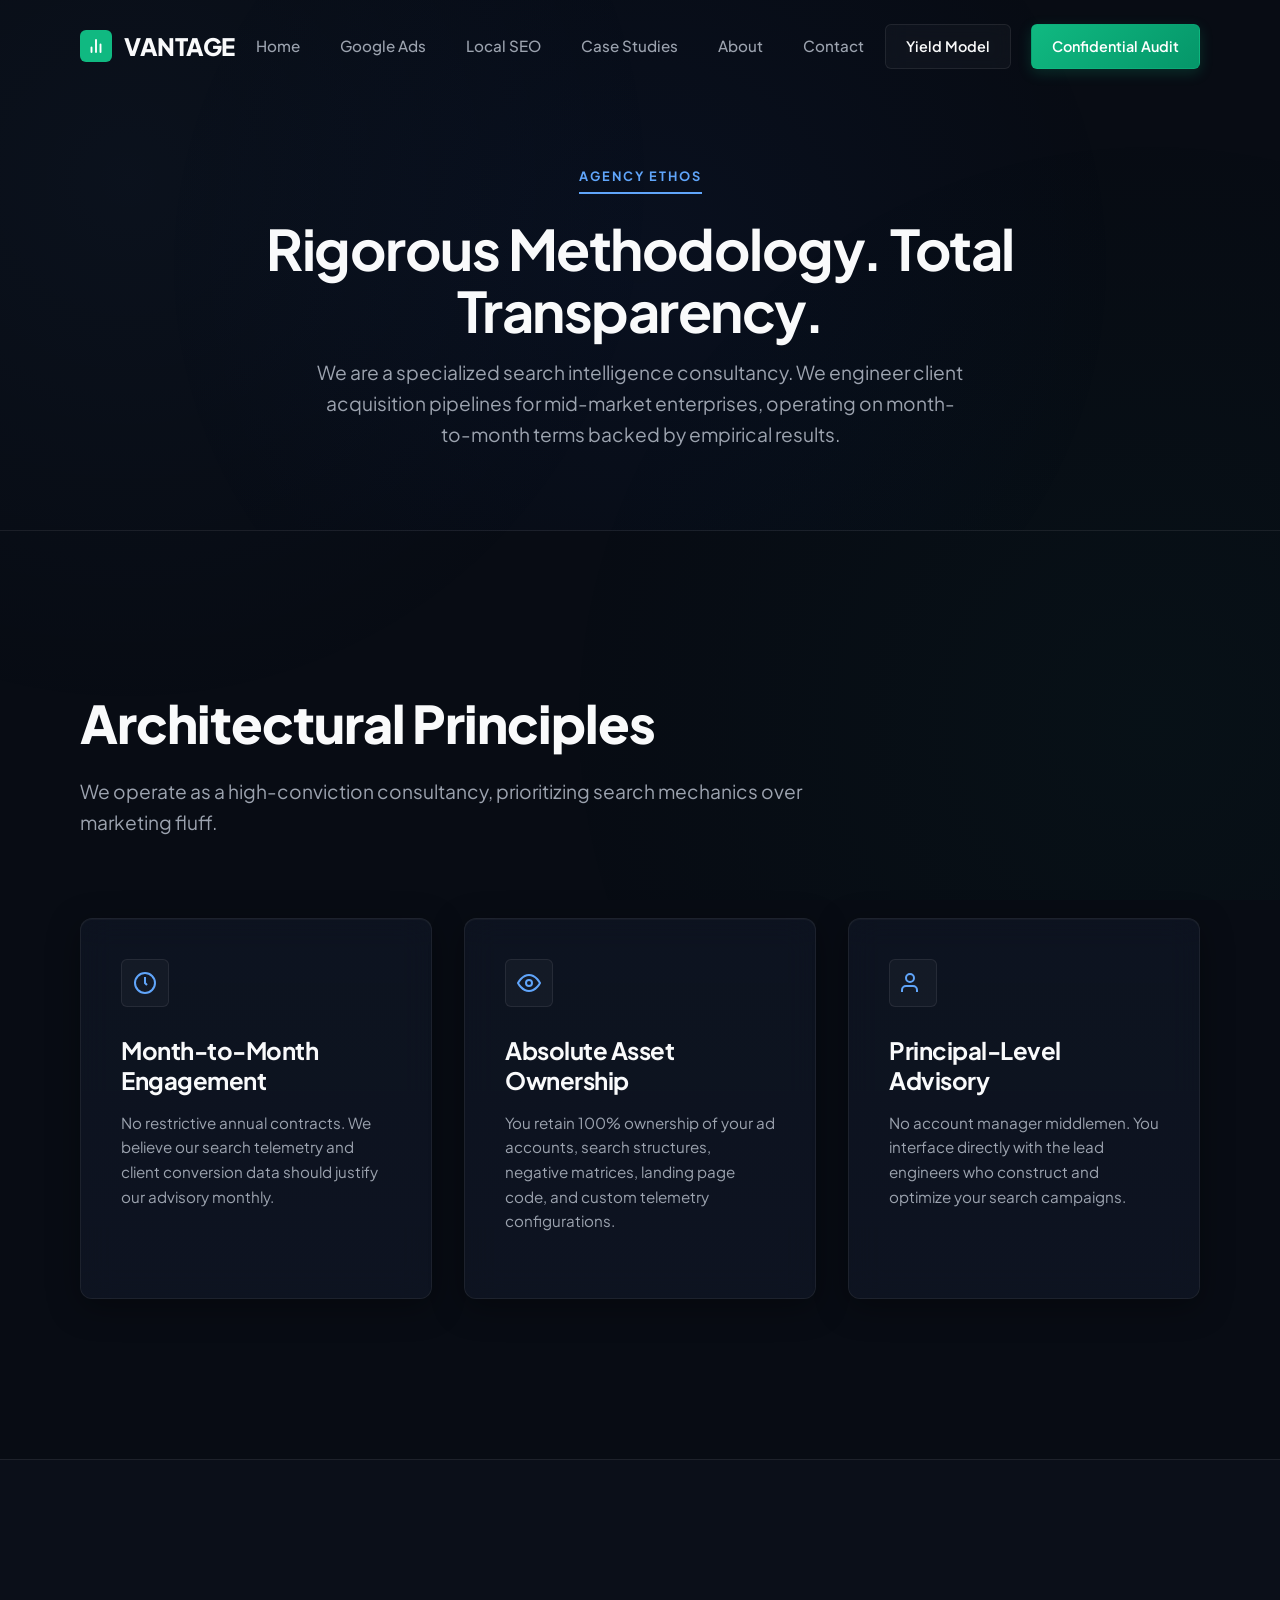
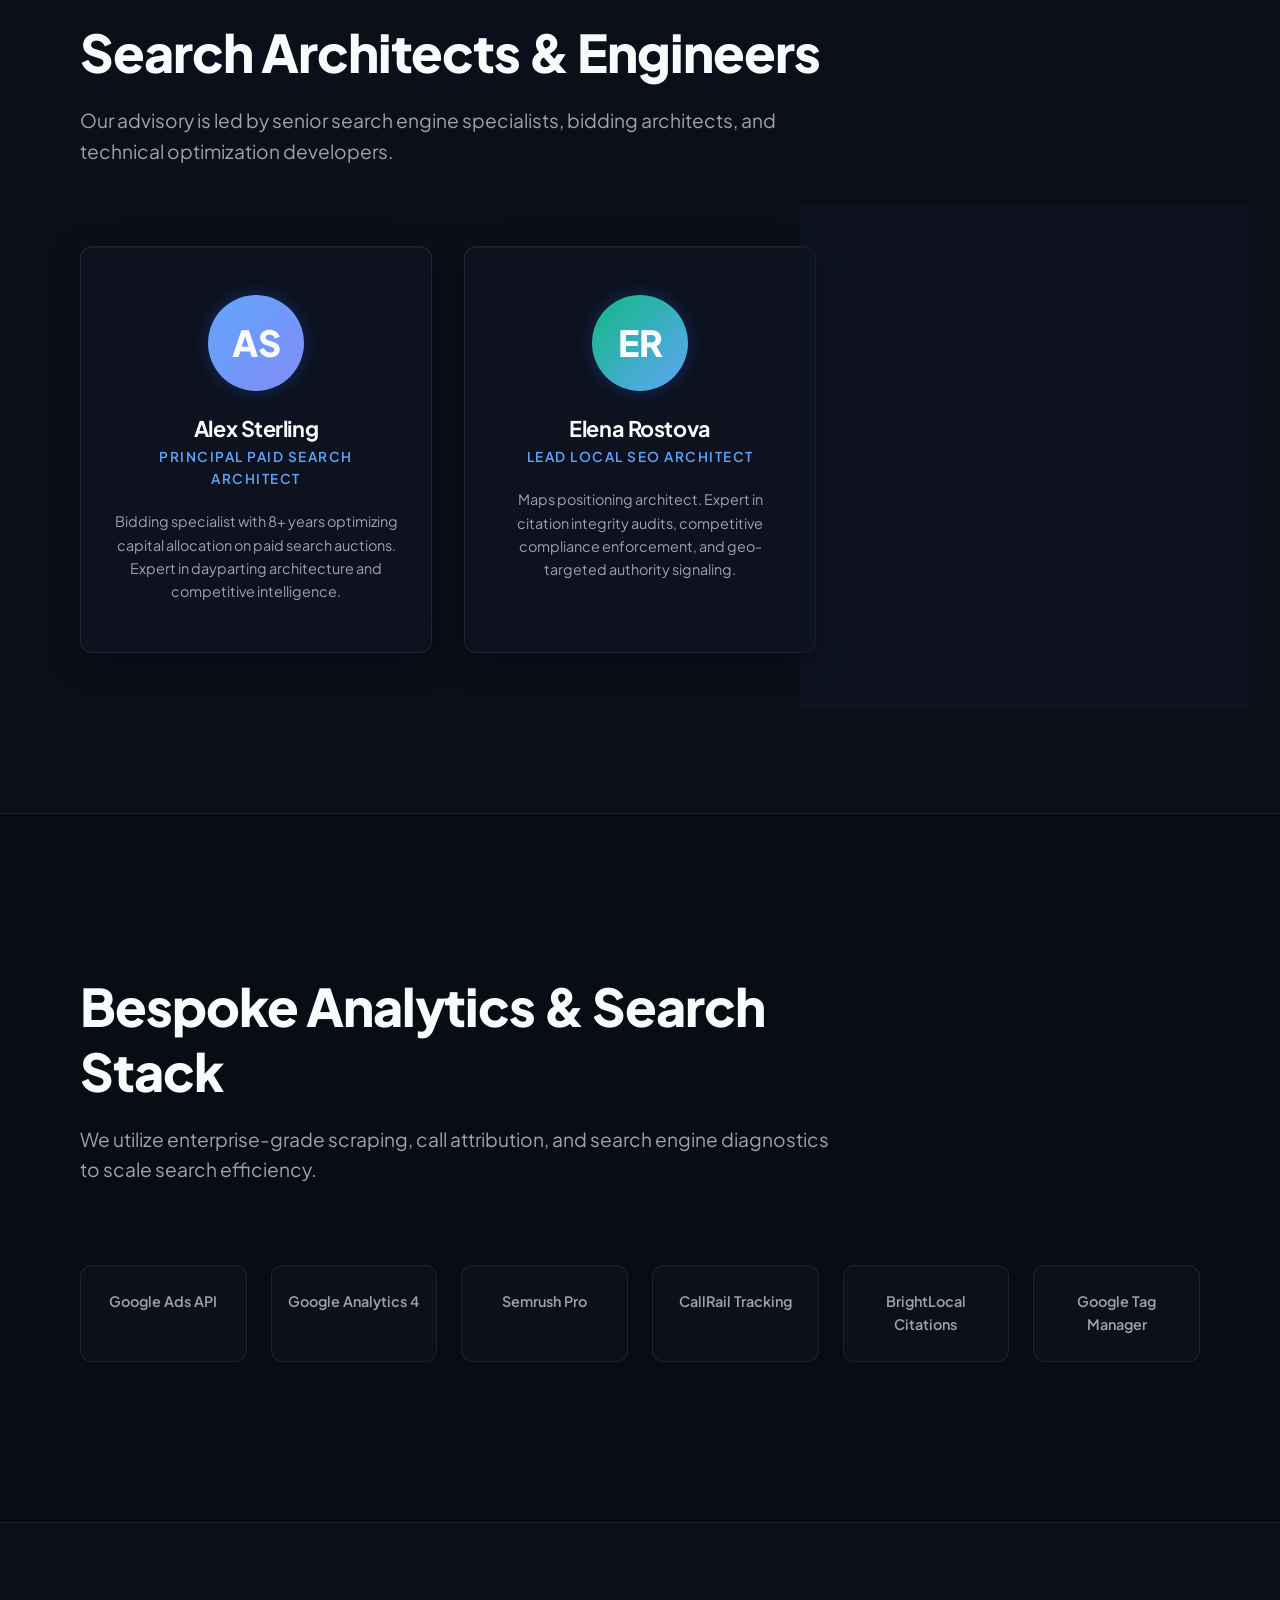
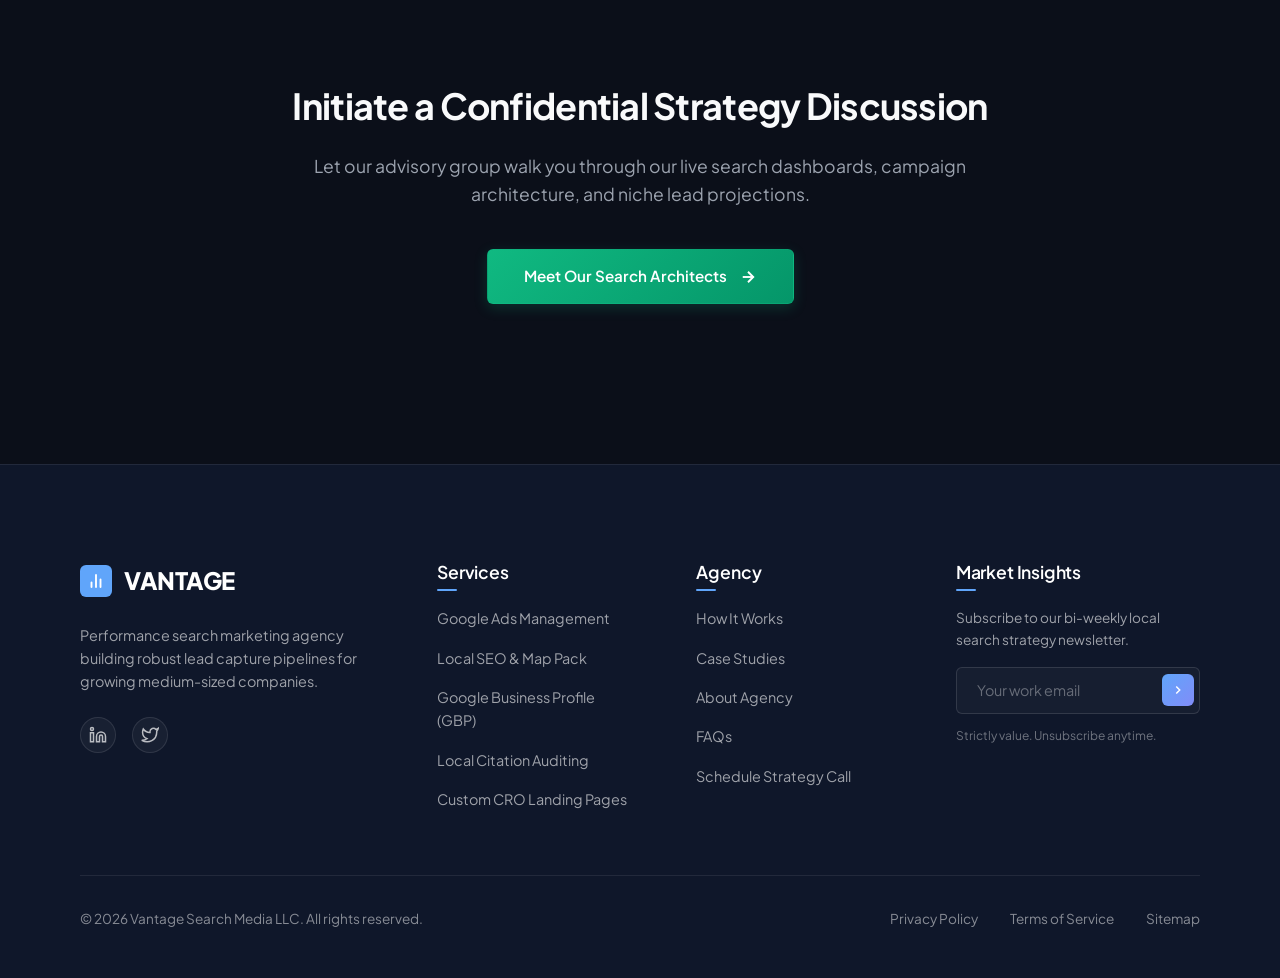
==== commit 277351d6: "Refactor CRO calculator, resolve contrast issues, add null guards, clear scanner timeouts, and make " ====
--- a/about.html
+++ b/about.html
@@ -17,7 +17,7 @@
     <div class="container">
       <a href="index.html" class="logo">
         <span class="logo-icon">
-          <svg width="18" height="18" viewBox="0 0 24 24" fill="none" stroke="white" stroke-width="2.5" stroke-linecap="round" stroke-linejoin="round">
+          <svg xmlns="http://www.w3.org/2000/svg" width="18" height="18" viewBox="0 0 24 24" fill="none" stroke="white" stroke-width="2.5" stroke-linecap="round" stroke-linejoin="round">
             <line x1="18" y1="20" x2="18" y2="10"></line>
             <line x1="12" y1="20" x2="12" y2="4"></line>
             <line x1="6" y1="20" x2="6" y2="14"></line>
@@ -39,7 +39,7 @@
         <a href="index.html#calculator" class="btn btn-secondary" style="padding: 0.6rem 1.25rem; font-size: 0.9rem;">Yield Model</a>
         <a href="contact.html" class="btn btn-primary" style="padding: 0.6rem 1.25rem; font-size: 0.9rem;" id="nav-cta">Confidential Audit</a>
         <button class="mobile-nav-toggle" id="mobile-toggle" aria-label="Toggle Menu">
-          <svg width="24" height="24" viewBox="0 0 24 24" fill="none" stroke="currentColor" stroke-width="2" stroke-linecap="round">
+          <svg xmlns="http://www.w3.org/2000/svg" width="24" height="24" viewBox="0 0 24 24" fill="none" stroke="currentColor" stroke-width="2" stroke-linecap="round">
             <line x1="3" y1="12" x2="21" y2="12"></line>
             <line x1="3" y1="6" x2="21" y2="6"></line>
             <line x1="3" y1="18" x2="21" y2="18"></line>
@@ -80,17 +80,17 @@
       
       <div class="services-grid">
         <div class="service-card glass">
-          <div class="service-icon"><svg width="24" height="24" viewBox="0 0 24 24" fill="none" stroke="currentColor" stroke-width="2"><circle cx="12" cy="12" r="10"/><polyline points="12 6 12 12 14 14"/></svg></div>
+          <div class="service-icon"><svg xmlns="http://www.w3.org/2000/svg" width="24" height="24" viewBox="0 0 24 24" fill="none" stroke="currentColor" stroke-width="2"><circle cx="12" cy="12" r="10"/><polyline points="12 6 12 12 14 14"/></svg></div>
           <h3>Month-to-Month Engagement</h3>
           <p>No restrictive annual contracts. We believe our search telemetry and client conversion data should justify our advisory monthly.</p>
         </div>
         <div class="service-card glass">
-          <div class="service-icon"><svg width="24" height="24" viewBox="0 0 24 24" fill="none" stroke="currentColor" stroke-width="2"><path d="M1 12s4-8 11-8 11 8 11 8-4 8-11 8-11-8-11-8z"/><circle cx="12" cy="12" r="3"/></svg></div>
+          <div class="service-icon"><svg xmlns="http://www.w3.org/2000/svg" width="24" height="24" viewBox="0 0 24 24" fill="none" stroke="currentColor" stroke-width="2"><path d="M1 12s4-8 11-8 11 8 11 8-4 8-11 8-11-8-11-8z"/><circle cx="12" cy="12" r="3"/></svg></div>
           <h3>Absolute Asset Ownership</h3>
           <p>You retain 100% ownership of your ad accounts, search structures, negative matrices, landing page code, and custom telemetry configurations.</p>
         </div>
         <div class="service-card glass">
-          <div class="service-icon"><svg width="24" height="24" viewBox="0 0 24 24" fill="none" stroke="currentColor" stroke-width="2"><path d="M16 21v-2a4 4 0 0 0-4-4H5a4 4 0 0 0-4 4v2"/><circle cx="9" cy="7" r="4"/></svg></div>
+          <div class="service-icon"><svg xmlns="http://www.w3.org/2000/svg" width="24" height="24" viewBox="0 0 24 24" fill="none" stroke="currentColor" stroke-width="2"><path d="M16 21v-2a4 4 0 0 0-4-4H5a4 4 0 0 0-4 4v2"/><circle cx="9" cy="7" r="4"/></svg></div>
           <h3>Principal-Level Advisory</h3>
           <p>No account manager middlemen. You interface directly with the lead engineers who construct and optimize your search campaigns.</p>
         </div>
@@ -160,7 +160,7 @@
       <p style="color: var(--text-secondary); font-size: 1.1rem; margin-bottom: 2.5rem;">Let our advisory group walk you through our live search dashboards, campaign architecture, and niche lead projections.</p>
       <a href="contact.html" class="btn btn-primary">
         <span>Meet Our Search Architects</span>
-        <svg class="btn-icon" viewBox="0 0 24 24" fill="none" stroke="currentColor" stroke-width="2.5" style="width:18px; height:18px;"><line x1="5" y1="12" x2="19" y2="12"></line><polyline points="12 5 19 12 12 19"></polyline></svg>
+        <svg xmlns="http://www.w3.org/2000/svg" class="btn-icon" viewBox="0 0 24 24" fill="none" stroke="currentColor" stroke-width="2.5" style="width:18px; height:18px;"><line x1="5" y1="12" x2="19" y2="12"></line><polyline points="12 5 19 12 12 19"></polyline></svg>
       </a>
     </div>
   </section>
@@ -172,7 +172,7 @@
         <div class="footer-info">
           <a href="index.html" class="logo">
             <span class="logo-icon">
-              <svg width="18" height="18" viewBox="0 0 24 24" fill="none" stroke="white" stroke-width="2.5" stroke-linecap="round" stroke-linejoin="round">
+              <svg xmlns="http://www.w3.org/2000/svg" width="18" height="18" viewBox="0 0 24 24" fill="none" stroke="white" stroke-width="2.5" stroke-linecap="round" stroke-linejoin="round">
                 <line x1="18" y1="20" x2="18" y2="10"></line>
                 <line x1="12" y1="20" x2="12" y2="4"></line>
                 <line x1="6" y1="20" x2="6" y2="14"></line>
@@ -182,8 +182,8 @@
           </a>
           <p class="footer-info-text">Performance search marketing agency building robust lead capture pipelines for growing medium-sized companies.</p>
           <div class="footer-socials">
-            <a href="#" class="social-link" aria-label="LinkedIn"><svg viewBox="0 0 24 24" fill="none" stroke="currentColor" stroke-width="2"><path d="M16 8a6 6 0 0 1 6 6v7h-4v-7a2 2 0 0 0-2-2 2 2 0 0 0-2 2v7h-4v-7a6 6 0 0 1 6-6z"/><rect x="2" y="9" width="4" height="12"/><circle cx="4" cy="4" r="2"/></svg></a>
-            <a href="#" class="social-link" aria-label="Twitter"><svg viewBox="0 0 24 24" fill="none" stroke="currentColor" stroke-width="2"><path d="M23 3a10.9 10.9 0 0 1-3.14 1.53 4.48 4.48 0 0 0-7.86 3v1A10.66 10.66 0 0 1 3 4s-4 9 5 13a11.64 11.64 0 0 1-7 2c9 5 20 0 20-11.5a4.5 4.5 0 0 0-.08-.83A7.72 7.72 0 0 0 23 3z"/></svg></a>
+            <a href="#" class="social-link" aria-label="LinkedIn"><svg xmlns="http://www.w3.org/2000/svg" viewBox="0 0 24 24" fill="none" stroke="currentColor" stroke-width="2"><path d="M16 8a6 6 0 0 1 6 6v7h-4v-7a2 2 0 0 0-2-2 2 2 0 0 0-2 2v7h-4v-7a6 6 0 0 1 6-6z"/><rect x="2" y="9" width="4" height="12"/><circle cx="4" cy="4" r="2"/></svg></a>
+            <a href="#" class="social-link" aria-label="Twitter"><svg xmlns="http://www.w3.org/2000/svg" viewBox="0 0 24 24" fill="none" stroke="currentColor" stroke-width="2"><path d="M23 3a10.9 10.9 0 0 1-3.14 1.53 4.48 4.48 0 0 0-7.86 3v1A10.66 10.66 0 0 1 3 4s-4 9 5 13a11.64 11.64 0 0 1-7 2c9 5 20 0 20-11.5a4.5 4.5 0 0 0-.08-.83A7.72 7.72 0 0 0 23 3z"/></svg></a>
           </div>
         </div>
         <div class="footer-col">
@@ -212,7 +212,7 @@
           <form class="newsletter-form" onsubmit="event.preventDefault(); alert('Subscribed!');">
             <div class="newsletter-input-group">
               <input type="email" class="newsletter-input" placeholder="Your work email" required>
-              <button type="submit" class="newsletter-submit-btn" aria-label="Subscribe"><svg width="14" height="14" viewBox="0 0 24 24" fill="none" stroke="currentColor" stroke-width="2.5"><polyline points="9 18 15 12 9 6"/></svg></button>
+              <button type="submit" class="newsletter-submit-btn" aria-label="Subscribe"><svg xmlns="http://www.w3.org/2000/svg" width="14" height="14" viewBox="0 0 24 24" fill="none" stroke="currentColor" stroke-width="2.5"><polyline points="9 18 15 12 9 6"/></svg></button>
             </div>
             <span class="newsletter-text">Strictly value. Unsubscribe anytime.</span>
           </form>
--- a/styles.css
+++ b/styles.css
@@ -1,44 +1,44 @@
-@import url('https://fonts.googleapis.com/css2?family=Playfair+Display:ital,wght@0,400..900;1,400..900&family=Plus+Jakarta+Sans:ital,wght@0,200..800;1,200..800&display=swap');
+@import url('https://fonts.googleapis.com/css2?family=Plus+Jakarta+Sans:ital,wght@0,200..800;1,200..800&display=swap');
 
 /* ==========================================
    DESIGN TOKENS & VARIABLES
    ========================================== */
 :root {
-  --bg-primary: #FAF7F2; /* Warm Editorial Cream / Ivory */
-  --bg-secondary: #F4EFE6; /* A slightly darker cream/sand for secondary background */
-  --bg-tertiary: #EBE5D8; /* Darker cream for borders/structure */
-  
-  --text-primary: #1C1917; /* Deep Stone Charcoal */
-  --text-secondary: #44403C; /* Muted Charcoal */
-  --text-muted: #78716C; /* Stone Gray */
-  
-  --accent-emerald: #0F2E22; /* Deep Forest Green */
-  --accent-emerald-rgb: 15, 46, 34;
-  --accent-indigo: #B45309; /* Rich Warm Amber / Bronze */
-  --accent-indigo-rgb: 180, 83, 9;
-  --accent-purple: #78350F; /* Dark Amber */
-  --accent-purple-rgb: 120, 53, 15;
+  --bg-primary: #080C14; /* Deep Space Dark background */
+  --bg-secondary: #0B0F19; /* Lighter section slate dark */
+  --bg-tertiary: #111827; /* Structural dark border/shade */
+  
+  --text-primary: #F9FAFB; /* Pure bright white/slate */
+  --text-secondary: #9CA3AF; /* Muted gray text */
+  --text-muted: #6B7280; /* Darker gray for flat info text */
+  
+  --accent-emerald: #10B981; /* Glowing Neon Emerald */
+  --accent-emerald-rgb: 16, 185, 129;
+  --accent-indigo: #60A5FA; /* Glowing Electric Blue */
+  --accent-indigo-rgb: 96, 165, 250;
+  --accent-purple: #818CF8; /* Electric Indigo */
+  --accent-purple-rgb: 129, 140, 248;
   
   --gradient-primary: linear-gradient(135deg, var(--accent-indigo) 0%, var(--accent-purple) 100%);
-  --gradient-secondary: linear-gradient(135deg, rgba(15, 46, 34, 0.08) 0%, rgba(180, 83, 9, 0.08) 100%);
-  --gradient-card: linear-gradient(180deg, #FAF7F2 0%, #F4EFE6 100%);
-  
-  --glass-bg: #FAF7F2;
-  --glass-border: #E6DFD5; /* Clean light cream border */
-  --glass-border-hover: #D6CBB8;
-  --glass-shadow: rgba(28, 25, 23, 0.02); /* Extremely subtle shadow */
-  
-  --font-heading: 'Playfair Display', serif;
+  --gradient-secondary: linear-gradient(135deg, rgba(96, 165, 250, 0.1) 0%, rgba(16, 185, 129, 0.1) 100%);
+  --gradient-card: linear-gradient(180deg, rgba(17, 24, 39, 0.7) 0%, rgba(17, 24, 39, 0.9) 100%);
+  
+  --glass-bg: rgba(17, 24, 39, 0.45); /* Semi-transparent dark slate */
+  --glass-border: rgba(255, 255, 255, 0.08); /* White translucency border */
+  --glass-border-hover: rgba(96, 165, 250, 0.25); /* Electric Blue highlight */
+  --glass-shadow: 0 8px 32px 0 rgba(0, 0, 0, 0.35); /* Heavy deep shadow */
+  
+  --font-heading: 'Plus Jakarta Sans', sans-serif;
   --font-body: 'Plus Jakarta Sans', sans-serif;
   
-  --radius-sm: 4px; /* Shorter radii for a more sophisticated, editorial look */
-  --radius-md: 8px;
-  --radius-lg: 12px;
+  --radius-sm: 6px;
+  --radius-md: 12px;
+  --radius-lg: 16px;
   --radius-full: 9999px;
   
-  --transition-fast: 0.2s cubic-bezier(0.25, 1, 0.5, 1);
-  --transition-normal: 0.3s cubic-bezier(0.25, 1, 0.5, 1);
-  --transition-slow: 0.5s cubic-bezier(0.25, 1, 0.5, 1);
+  --transition-fast: 0.2s cubic-bezier(0.16, 1, 0.3, 1);
+  --transition-normal: 0.3s cubic-bezier(0.16, 1, 0.3, 1);
+  --transition-slow: 0.5s cubic-bezier(0.16, 1, 0.3, 1);
 }
 
 /* ==========================================
@@ -62,6 +62,21 @@
   font-family: var(--font-body);
   line-height: 1.62;
   overflow-x: hidden;
+  position: relative;
+}
+
+body::before {
+  content: '';
+  position: fixed;
+  top: 0;
+  left: 0;
+  width: 100%;
+  height: 100%;
+  background: 
+    radial-gradient(circle at 10% 20%, rgba(96, 165, 250, 0.04) 0%, transparent 40%),
+    radial-gradient(circle at 90% 80%, rgba(16, 185, 129, 0.03) 0%, transparent 45%);
+  z-index: -1;
+  pointer-events: none;
 }
 
 h1, h2, h3, h4, h5, h6 {
@@ -111,7 +126,7 @@
 
 /* Selection Highlight */
 ::selection {
-  background: rgba(180, 83, 9, 0.15);
+  background: rgba(37, 99, 235, 0.15);
   color: var(--text-primary);
 }
 
@@ -130,7 +145,7 @@
 }
 
 .text-gradient {
-  background: var(--gradient-primary);
+  background: linear-gradient(135deg, #60A5FA 0%, #818CF8 50%, #10B981 100%);
   -webkit-background-clip: text;
   background-clip: text;
   -webkit-text-fill-color: transparent;
@@ -139,15 +154,19 @@
 
 .glass {
   background: var(--glass-bg);
+  backdrop-filter: blur(16px);
+  -webkit-backdrop-filter: blur(16px);
   border: 1px solid var(--glass-border);
-  box-shadow: none; /* flat boutique feel */
-  border-radius: var(--radius-sm);
-  transition: border-color var(--transition-normal), background var(--transition-normal);
+  box-shadow: var(--glass-shadow), inset 0 1px 0 0 rgba(255, 255, 255, 0.05);
+  border-radius: var(--radius-md);
+  transition: border-color var(--transition-normal), background var(--transition-normal), box-shadow var(--transition-normal), transform var(--transition-normal);
 }
 
 .glass-hover:hover {
   border-color: var(--glass-border-hover);
-  background: var(--bg-secondary);
+  background: rgba(17, 24, 39, 0.6);
+  box-shadow: 0 12px 40px 0 rgba(0, 0, 0, 0.45), 0 0 15px rgba(96, 165, 250, 0.1);
+  transform: translateY(-4px);
 }
 
 .section-header {
@@ -199,28 +218,33 @@
 }
 
 .btn-primary {
-  background: var(--accent-emerald);
-  color: #FAF7F2;
-  border: 1px solid var(--accent-emerald);
+  background: linear-gradient(135deg, var(--accent-emerald) 0%, #059669 100%);
+  color: #FFFFFF;
+  border: 1px solid rgba(16, 185, 129, 0.3);
+  box-shadow: 0 4px 14px 0 rgba(16, 185, 129, 0.2);
 }
 
 .btn-primary:hover {
-  background: #1c4535;
-  border-color: #1c4535;
-  color: #FAF7F2;
+  background: linear-gradient(135deg, #34D399 0%, #059669 100%);
+  border-color: rgba(16, 185, 129, 0.5);
+  color: #FFFFFF;
+  box-shadow: 0 6px 20px 0 rgba(16, 185, 129, 0.35), 0 0 10px rgba(16, 185, 129, 0.2);
   transform: translateY(-2px);
 }
 
 .btn-secondary {
-  background: transparent;
-  border: 1px solid var(--text-primary);
+  background: rgba(255, 255, 255, 0.03);
+  border: 1px solid rgba(255, 255, 255, 0.08);
   color: var(--text-primary);
+  backdrop-filter: blur(8px);
 }
 
 .btn-secondary:hover {
-  background: var(--text-primary);
-  color: #FAF7F2;
+  background: rgba(255, 255, 255, 0.08);
+  border-color: rgba(255, 255, 255, 0.15);
+  color: #FFFFFF;
   transform: translateY(-2px);
+  box-shadow: 0 4px 15px rgba(255, 255, 255, 0.05);
 }
 
 .btn-icon {
@@ -248,11 +272,11 @@
 
 .navbar.scrolled {
   padding: 1rem 0;
-  background: rgba(250, 247, 242, 0.96);
+  background: rgba(8, 12, 20, 0.85); /* Blurred dark glass background */
   backdrop-filter: blur(20px);
   -webkit-backdrop-filter: blur(20px);
-  border-bottom: 1px solid var(--glass-border);
-  box-shadow: 0 4px 20px rgba(28, 25, 23, 0.02);
+  border-bottom: 1px solid rgba(255, 255, 255, 0.08);
+  box-shadow: 0 4px 20px rgba(0, 0, 0, 0.4);
 }
 
 .navbar .container {
@@ -343,9 +367,23 @@
   overflow: hidden;
 }
 
+.hero::before {
+  content: '';
+  position: absolute;
+  top: 30%;
+  left: 50%;
+  transform: translate(-50%, -50%);
+  width: 450px;
+  height: 450px;
+  background: radial-gradient(circle, rgba(96, 165, 250, 0.1) 0%, rgba(129, 140, 248, 0.05) 50%, transparent 100%);
+  filter: blur(60px);
+  z-index: 1;
+  pointer-events: none;
+}
+
 .hero-grid {
   display: grid;
-  grid-template-cols: 1.1fr 0.9fr;
+  grid-template-columns: 1.1fr 0.9fr;
   gap: 4rem;
   align-items: center;
 }
@@ -360,8 +398,8 @@
   align-items: center;
   gap: 0.5rem;
   padding: 0.4rem 1rem;
-  background: rgba(180, 83, 9, 0.08);
-  border: 1px solid rgba(180, 83, 9, 0.2);
+  background: rgba(37, 99, 235, 0.08);
+  border: 1px solid rgba(37, 99, 235, 0.2);
   border-radius: var(--radius-full);
   font-size: 0.85rem;
   color: var(--accent-indigo);
@@ -374,13 +412,13 @@
   height: 8px;
   background-color: var(--accent-indigo);
   border-radius: 50%;
-  box-shadow: 0 0 10px rgba(180, 83, 9, 0.4);
+  box-shadow: 0 0 10px rgba(37, 99, 235, 0.4);
   animation: pulse 2s infinite;
 }
 
 @keyframes pulse {
   0% { transform: scale(0.9); opacity: 0.6; }
-  50% { transform: scale(1.1); opacity: 1; box-shadow: 0 0 14px rgba(180, 83, 9, 0.6); }
+  50% { transform: scale(1.1); opacity: 1; box-shadow: 0 0 14px rgba(37, 99, 235, 0.6); }
   100% { transform: scale(0.9); opacity: 0.6; }
 }
 
@@ -614,8 +652,8 @@
 .float-2 {
   bottom: 20%;
   right: -8%;
-  background: rgba(99, 102, 241, 0.15);
-  border: 1px solid rgba(99, 102, 241, 0.25);
+  background: rgba(37, 99, 235, 0.15);
+  border: 1px solid rgba(37, 99, 235, 0.25);
   backdrop-filter: blur(10px);
   animation-delay: -2s;
 }
@@ -732,7 +770,7 @@
 .tab-btn.active {
   background: var(--gradient-primary);
   color: var(--text-primary);
-  box-shadow: 0 4px 15px rgba(99, 102, 241, 0.2);
+  box-shadow: 0 4px 15px rgba(37, 99, 235, 0.2);
 }
 
 .tab-content {
@@ -751,7 +789,7 @@
 
 .services-grid {
   display: grid;
-  grid-template-cols: repeat(3, 1fr);
+  grid-template-columns: repeat(3, 1fr);
   gap: 2rem;
 }
 
@@ -841,18 +879,20 @@
 
 .calculator-grid {
   display: grid;
-  grid-template-cols: 1fr 1fr;
+  grid-template-columns: 1fr 1fr;
   gap: 4rem;
   align-items: center;
 }
 
 .calc-sliders {
   padding: 3rem;
-  background: #1C1917 !important;
-  color: #FAF7F2 !important;
-  border: 1px solid #2E2A27 !important;
-  border-radius: var(--radius-sm) !important;
-  box-shadow: 0 10px 30px rgba(0, 0, 0, 0.15) !important;
+  background: var(--glass-bg) !important;
+  backdrop-filter: blur(16px);
+  -webkit-backdrop-filter: blur(16px);
+  color: #FFFFFF !important;
+  border: 1px solid var(--glass-border) !important;
+  border-radius: var(--radius-md) !important;
+  box-shadow: var(--glass-shadow) !important;
 }
 
 .slider-group {
@@ -869,28 +909,40 @@
 .slider-label {
   font-weight: 600;
   font-size: 0.95rem;
-  color: #EBE5D8 !important;
+  color: #94A3B8 !important;
 }
 
 .slider-value-box {
-  background: #2E2A27 !important;
-  border: 1px solid #3E3A36 !important;
+  background: #1E293B !important;
+  border: 1px solid #334155 !important;
   padding: 0.35rem 0.85rem;
   border-radius: var(--radius-sm);
   font-family: var(--font-body);
   font-weight: 700;
-  color: #F59E0B !important; /* Amber value */
+  color: #10B981 !important; /* Emerald value */
   font-size: 0.95rem;
 }
 
 .slider-input {
   width: 100%;
   height: 6px;
-  background: #2E2A27 !important;
+  background: #1E293B !important;
   border-radius: var(--radius-full);
   outline: none;
   -webkit-appearance: none;
   appearance: none;
+}
+
+input[type="checkbox"].slider-input {
+  -webkit-appearance: checkbox !important;
+  appearance: checkbox !important;
+  width: 20px !important;
+  height: 20px !important;
+}
+
+.slider-input:focus-visible {
+  outline: 2px solid var(--accent-indigo) !important;
+  outline-offset: 2px;
 }
 
 .slider-input::-webkit-slider-thumb {
@@ -899,9 +951,9 @@
   width: 18px;
   height: 18px;
   border-radius: 50%;
-  background: #B45309 !important; /* Bronze thumb */
+  background: #2563EB !important; /* Royal Blue thumb */
   cursor: pointer;
-  box-shadow: 0 0 10px rgba(180, 83, 9, 0.4);
+  box-shadow: 0 0 10px rgba(37, 99, 235, 0.4);
   transition: transform var(--transition-fast);
 }
 
@@ -911,7 +963,7 @@
 
 .slider-help-text {
   font-size: 0.8rem;
-  color: #A8A29E !important;
+  color: #64748B !important;
   margin-top: 0.4rem;
   display: block;
 }
@@ -923,10 +975,13 @@
   flex-direction: column;
   position: relative;
   overflow: hidden;
-  background: #1C1917 !important;
-  color: #FAF7F2 !important;
-  border: 1px solid #2E2A27 !important;
-  border-radius: var(--radius-sm) !important;
+  background: var(--glass-bg) !important;
+  backdrop-filter: blur(16px);
+  -webkit-backdrop-filter: blur(16px);
+  color: #FFFFFF !important;
+  border: 1px solid var(--glass-border) !important;
+  border-radius: var(--radius-md) !important;
+  box-shadow: var(--glass-shadow) !important;
 }
 
 .calc-results::before {
@@ -936,14 +991,14 @@
   right: 0;
   width: 150px;
   height: 150px;
-  background: radial-gradient(circle, rgba(180, 83, 9, 0.15) 0%, rgba(0,0,0,0) 70%);
+  background: radial-gradient(circle, rgba(37, 99, 235, 0.15) 0%, rgba(0,0,0,0) 70%);
   filter: blur(20px);
   pointer-events: none;
 }
 
 .result-main {
   text-align: center;
-  border-bottom: 1px solid #2E2A27;
+  border-bottom: 1px solid #1E293B;
   padding-bottom: 2rem;
   margin-bottom: 2rem;
 }
@@ -952,7 +1007,7 @@
   font-size: 0.85rem;
   text-transform: uppercase;
   letter-spacing: 2px;
-  color: #A8A29E !important;
+  color: #94A3B8 !important;
   margin-bottom: 0.5rem;
 }
 
@@ -961,7 +1016,7 @@
   font-size: 3.75rem;
   font-weight: 800;
   line-height: 1;
-  background: linear-gradient(135deg, #FAF7F2 30%, #F59E0B 100%) !important;
+  background: linear-gradient(135deg, #FFFFFF 30%, #10B981 100%) !important;
   -webkit-background-clip: text !important;
   background-clip: text !important;
   -webkit-text-fill-color: transparent !important;
@@ -973,30 +1028,30 @@
   display: inline-block;
   font-size: 0.9rem;
   font-weight: 600;
-  color: #FAF7F2 !important;
-  background: #B45309 !important;
+  color: #FFFFFF !important;
+  background: #10B981 !important;
   padding: 0.35rem 1rem;
   border-radius: var(--radius-sm);
-  border: 1px solid #78350F;
+  border: 1px solid #059669;
 }
 
 .result-breakdown {
   display: grid;
-  grid-template-cols: repeat(2, 1fr);
+  grid-template-columns: repeat(2, 1fr);
   gap: 1.5rem;
   margin-bottom: 2.5rem;
 }
 
 .breakdown-item {
-  background: #2E2A27 !important;
-  border: 1px solid #3E3A36 !important;
+  background: #1E293B !important;
+  border: 1px solid #334155 !important;
   border-radius: var(--radius-sm);
   padding: 1.25rem;
 }
 
 .breakdown-label {
   font-size: 0.8rem;
-  color: #A8A29E !important;
+  color: #94A3B8 !important;
   margin-bottom: 0.25rem;
 }
 
@@ -1004,7 +1059,7 @@
   font-family: var(--font-body);
   font-weight: 700;
   font-size: 1.35rem;
-  color: #FAF7F2 !important;
+  color: #FFFFFF !important;
 }
 
 /* ==========================================
@@ -1062,7 +1117,7 @@
   font-weight: 700;
   font-size: 0.85rem;
   z-index: 5;
-  box-shadow: 0 0 15px rgba(99, 102, 241, 0.4);
+  box-shadow: 0 0 15px rgba(37, 99, 235, 0.4);
 }
 
 .process-item:nth-child(even) .process-node {
@@ -1126,7 +1181,7 @@
    ========================================== */
 .case-studies-grid {
   display: grid;
-  grid-template-cols: repeat(3, 1fr);
+  grid-template-columns: repeat(3, 1fr);
   gap: 2.25rem;
 }
 
@@ -1193,7 +1248,7 @@
 .case-stats {
   margin-top: auto;
   display: grid;
-  grid-template-cols: 1fr 1fr;
+  grid-template-columns: 1fr 1fr;
   gap: 1rem;
   padding-top: 1.25rem;
   border-top: 1px solid rgba(255, 255, 255, 0.05);
@@ -1375,7 +1430,7 @@
 }
 
 .faq-item.active {
-  border-color: rgba(99, 102, 241, 0.15);
+  border-color: rgba(37, 99, 235, 0.15);
 }
 
 .faq-body {
@@ -1401,7 +1456,7 @@
 
 .contact-grid {
   display: grid;
-  grid-template-cols: 0.9fr 1.1fr;
+  grid-template-columns: 0.9fr 1.1fr;
   gap: 4rem;
 }
 
@@ -1489,7 +1544,7 @@
   outline: none;
   background: rgba(255, 255, 255, 0.04);
   border-color: var(--accent-indigo);
-  box-shadow: 0 0 0 3px rgba(99, 102, 241, 0.15);
+  box-shadow: 0 0 0 3px rgba(37, 99, 235, 0.15);
 }
 
 textarea.form-input {
@@ -1552,15 +1607,15 @@
    FOOTER SECTION
    ========================================== */
 .footer {
-  background: #1C1917; /* Deep Stone Charcoal */
-  border-top: 1px solid rgba(250, 247, 242, 0.08);
+  background: #0F172A; /* Deep Slate Navy */
+  border-top: 1px solid rgba(255, 255, 255, 0.08);
   padding: 6rem 0 3rem 0;
-  color: #FAF7F2; /* Warm Editorial Ivory */
+  color: #FFFFFF; /* Pure White */
 }
 
 .footer-grid {
   display: grid;
-  grid-template-cols: 1.5fr 1fr 1fr 1.25fr;
+  grid-template-columns: 1.5fr 1fr 1fr 1.25fr;
   gap: 4rem;
   margin-bottom: 4rem;
 }
@@ -1572,17 +1627,17 @@
 }
 
 .footer .logo-text {
-  color: #FAF7F2 !important; /* Ensure it is visible on dark footer */
+  color: #FFFFFF !important; /* Ensure it is visible on dark footer */
   background: none;
   -webkit-text-fill-color: initial;
 }
 
 .footer .logo-icon {
-  background: var(--accent-indigo); /* Rich Warm Amber / Bronze for high-contrast on dark charcoal */
+  background: var(--accent-indigo); /* Royal Blue */
 }
 
 .footer-info-text {
-  color: rgba(250, 247, 242, 0.6);
+  color: rgba(255, 255, 255, 0.6);
   font-size: 0.9rem;
   max-width: 300px;
   line-height: 1.6;
@@ -1597,18 +1652,18 @@
   width: 36px;
   height: 36px;
   border-radius: 50%;
-  background: rgba(250, 247, 242, 0.04);
-  border: 1px solid rgba(250, 247, 242, 0.1);
+  background: rgba(255, 255, 255, 0.04);
+  border: 1px solid rgba(255, 255, 255, 0.1);
   display: flex;
   align-items: center;
   justify-content: center;
-  color: rgba(250, 247, 242, 0.7);
+  color: rgba(255, 255, 255, 0.7);
   transition: all var(--transition-fast);
 }
 
 .social-link:hover {
   background: var(--accent-indigo);
-  color: #FAF7F2;
+  color: #FFFFFF;
   border-color: transparent;
   transform: translateY(-2px);
 }
@@ -1621,8 +1676,8 @@
 .footer-col h4 {
   font-family: var(--font-heading);
   font-size: 1.1rem;
-  font-weight: 500;
-  color: #FAF7F2;
+  font-weight: 600;
+  color: #FFFFFF;
   margin-bottom: 1.5rem;
   position: relative;
   letter-spacing: -0.01em;
@@ -1646,7 +1701,7 @@
 }
 
 .footer-links a {
-  color: rgba(250, 247, 242, 0.6);
+  color: rgba(255, 255, 255, 0.6);
   font-size: 0.9rem;
   display: inline-block;
   transition: all var(--transition-fast);
@@ -1672,22 +1727,22 @@
   width: 100%;
   padding: 0.85rem 1.25rem;
   padding-right: 3rem;
-  background: rgba(250, 247, 242, 0.03);
-  border: 1px solid rgba(250, 247, 242, 0.12);
+  background: rgba(255, 255, 255, 0.03);
+  border: 1px solid rgba(255, 255, 255, 0.12);
   border-radius: var(--radius-sm);
-  color: #FAF7F2;
+  color: #FFFFFF;
   font-size: 0.9rem;
   transition: all var(--transition-fast);
 }
 
 .newsletter-input::placeholder {
-  color: rgba(250, 247, 242, 0.35);
+  color: rgba(255, 255, 255, 0.35);
 }
 
 .newsletter-input:focus {
   outline: none;
   border-color: var(--accent-indigo);
-  background: rgba(250, 247, 242, 0.05);
+  background: rgba(255, 255, 255, 0.05);
 }
 
 .newsletter-submit-btn {
@@ -1702,7 +1757,7 @@
   display: flex;
   align-items: center;
   justify-content: center;
-  color: #FAF7F2;
+  color: #FFFFFF;
   transition: all var(--transition-fast);
 }
 
@@ -1712,11 +1767,11 @@
 
 .newsletter-text {
   font-size: 0.75rem;
-  color: rgba(250, 247, 242, 0.4);
+  color: rgba(255, 255, 255, 0.4);
 }
 
 .footer-bottom {
-  border-top: 1px solid rgba(250, 247, 242, 0.08);
+  border-top: 1px solid rgba(255, 255, 255, 0.08);
   padding-top: 2rem;
   display: flex;
   justify-content: space-between;
@@ -1726,7 +1781,7 @@
 }
 
 .footer-copy {
-  color: rgba(250, 247, 242, 0.5);
+  color: rgba(255, 255, 255, 0.5);
   font-size: 0.85rem;
 }
 
@@ -1736,7 +1791,7 @@
 }
 
 .footer-bottom-links a {
-  color: rgba(250, 247, 242, 0.5);
+  color: rgba(255, 255, 255, 0.5);
   font-size: 0.85rem;
   transition: all var(--transition-fast);
 }
@@ -1806,7 +1861,7 @@
 
 @media (max-width: 1024px) {
   .hero-grid {
-    grid-template-cols: 1fr;
+    grid-template-columns: 1fr;
     gap: 3rem;
     text-align: center;
   }
@@ -1825,11 +1880,11 @@
   }
   
   .services-grid, .case-studies-grid {
-    grid-template-cols: repeat(2, 1fr);
+    grid-template-columns: repeat(2, 1fr);
   }
   
   .calculator-grid {
-    grid-template-cols: 1fr;
+    grid-template-columns: 1fr !important;
     gap: 2.5rem;
   }
   
@@ -1851,12 +1906,12 @@
     font-size: 2.25rem;
   }
   
-  .nav-links, .nav-actions .btn-secondary {
+  .nav-links, .nav-actions .btn-secondary, .nav-actions .btn-primary {
     display: none; /* Hide on mobile, handled by responsive menu */
   }
   
   .footer-grid {
-    grid-template-cols: repeat(2, 1fr);
+    grid-template-columns: repeat(2, 1fr);
     gap: 3rem;
   }
   
@@ -1899,7 +1954,7 @@
   }
   
   .contact-grid {
-    grid-template-cols: 1fr;
+    grid-template-columns: 1fr;
   }
   
   .contact-info {
@@ -1939,7 +1994,7 @@
   }
   
   .services-grid, .case-studies-grid, .footer-grid {
-    grid-template-cols: 1fr;
+    grid-template-columns: 1fr;
   }
   
   .tab-btn {
@@ -1952,7 +2007,7 @@
   }
   
   .result-breakdown {
-    grid-template-cols: 1fr;
+    grid-template-columns: 1fr;
   }
   
   .footer-bottom {
@@ -1973,7 +2028,7 @@
   padding: 10rem 0 5rem 0;
   text-align: center;
   border-bottom: 1px solid var(--glass-border);
-  background: radial-gradient(circle at center, rgba(99, 102, 241, 0.05) 0%, rgba(7, 9, 14, 0) 70%);
+  background: radial-gradient(circle at center, rgba(37, 99, 235, 0.05) 0%, rgba(7, 9, 14, 0) 70%);
 }
 
 .subpage-hero h1 {
@@ -1993,7 +2048,7 @@
 /* Checklist Grid */
 .checklist-grid {
   display: grid;
-  grid-template-cols: repeat(2, 1fr);
+  grid-template-columns: repeat(2, 1fr);
   gap: 2rem;
   margin-top: 2.5rem;
 }
@@ -2037,7 +2092,7 @@
 /* About Team Section */
 .team-grid {
   display: grid;
-  grid-template-cols: repeat(3, 1fr);
+  grid-template-columns: repeat(3, 1fr);
   gap: 2rem;
   margin-top: 3rem;
 }
@@ -2060,7 +2115,7 @@
   font-size: 2.25rem;
   font-weight: 800;
   color: var(--text-primary);
-  box-shadow: 0 0 20px rgba(99, 102, 241, 0.3);
+  box-shadow: 0 0 20px rgba(37, 99, 235, 0.3);
 }
 
 .team-card h3 {
@@ -2086,7 +2141,7 @@
 /* Technology Stack Grid */
 .tool-grid {
   display: grid;
-  grid-template-cols: repeat(6, 1fr);
+  grid-template-columns: repeat(6, 1fr);
   gap: 1.5rem;
   margin-top: 3rem;
 }
@@ -2107,7 +2162,7 @@
   border-color: var(--accent-indigo);
   color: var(--text-primary);
   transform: translateY(-4px);
-  box-shadow: 0 5px 15px rgba(99, 102, 241, 0.1);
+  box-shadow: 0 5px 15px rgba(37, 99, 235, 0.1);
 }
 
 /* Scheduler calendar (Contact Page) */
@@ -2133,7 +2188,7 @@
 
 .calendar-grid {
   display: grid;
-  grid-template-cols: repeat(7, 1fr);
+  grid-template-columns: repeat(7, 1fr);
   gap: 0.5rem;
 }
 
@@ -2177,7 +2232,7 @@
   background: var(--gradient-primary);
   color: var(--text-primary);
   border-color: transparent;
-  box-shadow: 0 0 15px rgba(99, 102, 241, 0.3);
+  box-shadow: 0 0 15px rgba(37, 99, 235, 0.3);
 }
 
 .calendar-day.muted {
@@ -2188,7 +2243,7 @@
 
 .time-slots {
   display: none;
-  grid-template-cols: repeat(3, 1fr);
+  grid-template-columns: repeat(3, 1fr);
   gap: 0.75rem;
   margin-top: 2rem;
   border-top: 1px solid rgba(255, 255, 255, 0.05);
@@ -2210,14 +2265,14 @@
 
 .time-slot:hover {
   border-color: var(--accent-indigo);
-  background: rgba(99, 102, 241, 0.04);
+  background: rgba(37, 99, 235, 0.04);
 }
 
 .time-slot.selected {
   background: var(--accent-indigo);
   color: var(--text-primary);
   border-color: transparent;
-  box-shadow: 0 0 15px rgba(99, 102, 241, 0.3);
+  box-shadow: 0 0 15px rgba(37, 99, 235, 0.3);
 }
 
 .booking-confirm-box {
@@ -2229,25 +2284,25 @@
 
 @media (max-width: 1024px) {
   .team-grid {
-    grid-template-cols: repeat(2, 1fr);
+    grid-template-columns: repeat(2, 1fr);
   }
   .tool-grid {
-    grid-template-cols: repeat(4, 1fr);
+    grid-template-columns: repeat(4, 1fr);
   }
 }
 
 @media (max-width: 768px) {
   .checklist-grid {
-    grid-template-cols: 1fr;
+    grid-template-columns: 1fr;
   }
   .team-grid, .tool-grid {
-    grid-template-cols: 1fr;
+    grid-template-columns: 1fr;
   }
   .subpage-hero h1 {
     font-size: 2.5rem;
   }
   .time-slots {
-    grid-template-cols: repeat(2, 1fr);
+    grid-template-columns: repeat(2, 1fr);
   }
 }
 
@@ -2255,9 +2310,9 @@
    INTERACTIVE SIMULATOR VISUALS
    ========================================== */
 .serp-mockup {
-  background: #1C1917 !important;
-  border: 1px solid #2E2A27 !important;
-  border-radius: var(--radius-sm) !important;
+  background: #0F172A !important;
+  border: 1px solid #1E293B !important;
+  border-radius: var(--radius-md) !important;
   padding: 1.5rem;
   box-shadow: 0 10px 30px rgba(0,0,0,0.15) !important;
   font-family: Arial, sans-serif; /* Google-like standard font for realism */
@@ -2268,17 +2323,17 @@
   display: flex;
   align-items: center;
   gap: 0.75rem;
-  background: #2E2A27 !important;
-  border: 1px solid #3E3A36 !important;
+  background: #1E293B !important;
+  border: 1px solid #334155 !important;
   border-radius: var(--radius-full);
   padding: 0.6rem 1.25rem;
   margin-bottom: 1.5rem;
   box-shadow: none !important;
-  color: #EBE5D8 !important;
+  color: #94A3B8 !important;
 }
 
 .serp-searchbar svg {
-  color: #A8A29E;
+  color: #64748B;
   flex-shrink: 0;
 }
 
@@ -2288,12 +2343,12 @@
   background: none;
   outline: none;
   font-size: 0.95rem;
-  color: #FAF7F2 !important;
+  color: #FFFFFF !important;
 }
 
 .serp-ad-card {
-  background: #2E2A27 !important;
-  border: 1px solid #3E3A36 !important;
+  background: #1E293B !important;
+  border: 1px solid #334155 !important;
   border-radius: var(--radius-sm);
   padding: 1.25rem;
   margin-bottom: 1rem;
@@ -2302,8 +2357,8 @@
 }
 
 .serp-ad-card:hover {
-  background: #3E3A36 !important;
-  border-color: #B45309 !important; /* Amber border */
+  background: #233146 !important;
+  border-color: #2563EB !important; /* Royal Blue border */
 }
 
 .serp-ad-header {
@@ -2311,15 +2366,15 @@
   align-items: center;
   gap: 0.5rem;
   font-size: 0.8rem;
-  color: #A8A29E !important;
+  color: #94A3B8 !important;
   margin-bottom: 0.35rem;
 }
 
 .serp-ad-badge {
   font-size: 0.7rem;
   font-weight: 700;
-  color: #F59E0B !important; /* Amber badge text */
-  border: 1.5px solid #F59E0B !important;
+  color: #10B981 !important; /* Emerald badge text */
+  border: 1.5px solid #10B981 !important;
   padding: 0.05rem 0.3rem;
   border-radius: 3px;
   text-transform: uppercase;
@@ -2328,62 +2383,62 @@
 .serp-headline {
   font-size: 1.25rem;
   font-weight: 500;
-  color: #F59E0B !important; /* Amber ad link for branding consistency */
+  color: #60A5FA !important; /* Royal Blue ad link */
   margin-bottom: 0.25rem;
   line-height: 1.3;
 }
 
 .serp-url {
   font-size: 0.85rem;
-  color: #A8A29E !important;
+  color: #94A3B8 !important;
   margin-bottom: 0.5rem;
   display: block;
 }
 
 .serp-description {
   font-size: 0.9rem;
-  color: #EBE5D8 !important;
+  color: #E2E8F0 !important;
   line-height: 1.4;
   margin-bottom: 0.75rem;
 }
 
 .serp-extensions {
   display: grid;
-  grid-template-cols: 1fr 1fr;
+  grid-template-columns: 1fr 1fr;
   gap: 0.75rem;
-  border-top: 1px solid #3E3A36 !important;
+  border-top: 1px solid #334155 !important;
   padding-top: 0.75rem;
 }
 
 .serp-extension-item h5 {
   font-size: 0.9rem;
   font-weight: 500;
-  color: #F59E0B !important;
+  color: #60A5FA !important;
   margin-bottom: 0.15rem;
 }
 
 .serp-extension-item p {
   font-size: 0.75rem;
-  color: #A8A29E !important;
+  color: #94A3B8 !important;
   line-height: 1.3;
 }
 
 /* Map Pack Mockup CSS */
 .map-pack-mockup {
-  background: #1C1917 !important;
-  border: 1px solid #2E2A27 !important;
-  border-radius: var(--radius-sm) !important;
+  background: #0F172A !important;
+  border: 1px solid #1E293B !important;
+  border-radius: var(--radius-md) !important;
   padding: 1.5rem;
   box-shadow: 0 10px 30px rgba(0,0,0,0.15) !important;
   text-align: left;
-  color: #FAF7F2 !important;
+  color: #FFFFFF !important;
 }
 
 .map-pack-header {
   display: flex;
   justify-content: space-between;
   align-items: center;
-  border-bottom: 1px solid #2E2A27 !important;
+  border-bottom: 1px solid #1E293B !important;
   padding-bottom: 1rem;
   margin-bottom: 1rem;
 }
@@ -2392,7 +2447,7 @@
   font-family: var(--font-heading);
   font-size: 1.15rem;
   font-weight: 700;
-  color: #FAF7F2 !important;
+  color: #FFFFFF !important;
 }
 
 .map-listing-container {
@@ -2407,8 +2462,8 @@
   align-items: center;
   gap: 1.25rem;
   padding: 1rem 1.25rem;
-  background: #2E2A27 !important;
-  border: 1px solid #3E3A36 !important;
+  background: #1E293B !important;
+  border: 1px solid #334155 !important;
   border-radius: var(--radius-sm) !important;
   transition: all 0.6s cubic-bezier(0.77, 0, 0.175, 1);
   position: relative;
@@ -2418,8 +2473,8 @@
   width: 28px;
   height: 28px;
   border-radius: 50%;
-  background: #3E3A36 !important;
-  color: #FAF7F2 !important;
+  background: #334155 !important;
+  color: #FFFFFF !important;
   font-weight: 700;
   font-size: 0.9rem;
   display: flex;
@@ -2437,7 +2492,7 @@
   font-weight: 600;
   font-size: 1rem;
   margin-bottom: 0.2rem;
-  color: #FAF7F2 !important;
+  color: #FFFFFF !important;
 }
 
 .map-listing-rating {
@@ -2445,7 +2500,7 @@
   align-items: center;
   gap: 0.5rem;
   font-size: 0.8rem;
-  color: #A8A29E !important;
+  color: #94A3B8 !important;
   margin-bottom: 0.2rem;
 }
 
@@ -2455,16 +2510,16 @@
 
 .map-listing-meta {
   font-size: 0.8rem;
-  color: #A8A29E !important;
+  color: #94A3B8 !important;
 }
 
 .map-action-icon {
   width: 36px;
   height: 36px;
   border-radius: 50%;
-  background: #3E3A36 !important;
-  border: 1px solid #4E4A46 !important;
-  color: #FAF7F2 !important;
+  background: #334155 !important;
+  border: 1px solid #475569 !important;
+  color: #FFFFFF !important;
   display: flex;
   align-items: center;
   justify-content: center;
@@ -2474,38 +2529,38 @@
 
 /* Rank booster simulation animation classes */
 .map-listing.vantage-client {
-  border-color: rgba(180, 83, 9, 0.3) !important; /* Amber border */
-  background: rgba(180, 83, 9, 0.05) !important;
+  border-color: rgba(16, 185, 129, 0.3) !important; /* Emerald border */
+  background: rgba(16, 185, 129, 0.05) !important;
 }
 
 .map-listing.vantage-client.ranking-up {
-  border-color: #FAF7F2 !important; /* Cream border */
-  background: #B45309 !important; /* Amber back */
-  box-shadow: 0 0 20px rgba(180, 83, 9, 0.4) !important;
+  border-color: #FFFFFF !important; /* White border */
+  background: #064E3B !important; /* Dark Forest Green */
+  box-shadow: 0 0 20px rgba(6, 78, 59, 0.4) !important;
 }
 
 .map-listing.vantage-client.ranking-up .map-listing-rank {
-  background: #FAF7F2 !important;
-  color: #B45309 !important;
+  background: #FFFFFF !important;
+  color: #064E3B !important;
   box-shadow: 0 0 10px rgba(255, 255, 255, 0.4) !important;
 }
 
 .map-listing.vantage-client.ranking-up .map-listing-title {
-  color: #FAF7F2 !important;
+  color: #FFFFFF !important;
 }
 
 .map-listing.vantage-client.ranking-up .map-listing-rating {
-  color: #FAF7F2 !important;
+  color: #FFFFFF !important;
 }
 
 .map-listing.vantage-client.ranking-up .map-listing-meta {
-  color: #EBE5D8 !important;
+  color: #F1F5F9 !important;
 }
 
 .map-listing.vantage-client.ranking-up .map-action-icon {
-  color: #B45309 !important;
-  border-color: #FAF7F2 !important;
-  background: #FAF7F2 !important;
+  color: #064E3B !important;
+  border-color: #FFFFFF !important;
+  background: #FFFFFF !important;
   animation: ring 1.5s infinite alternate ease-in-out;
 }
 
@@ -2544,7 +2599,7 @@
 
 .audit-search-group:focus-within {
   border-color: var(--accent-indigo);
-  box-shadow: 0 4px 25px rgba(99, 102, 241, 0.15);
+  box-shadow: 0 4px 25px rgba(37, 99, 235, 0.15);
 }
 
 .audit-search-input {
@@ -2568,7 +2623,7 @@
   left: 0;
   width: 100%;
   height: 100%;
-  background: rgba(28, 25, 23, 0.85); /* Stone charcoal overlay */
+  background: rgba(15, 23, 42, 0.85); /* Deep slate navy overlay */
   backdrop-filter: blur(8px);
   z-index: 1000;
   display: none;
@@ -2578,10 +2633,10 @@
 }
 
 .audit-modal-content {
-  background: #1C1917 !important;
-  color: #FAF7F2 !important;
-  border: 1px solid #2E2A27 !important;
-  border-radius: var(--radius-sm) !important;
+  background: #0F172A !important;
+  color: #FFFFFF !important;
+  border: 1px solid #1E293B !important;
+  border-radius: var(--radius-md) !important;
   width: 100%;
   max-width: 600px;
   padding: 3rem;
@@ -2593,7 +2648,7 @@
 .audit-progress-container {
   width: 100%;
   height: 6px;
-  background: #2E2A27 !important;
+  background: #1E293B !important;
   border-radius: var(--radius-full);
   margin: 1.5rem 0 2rem 0;
   overflow: hidden;
@@ -2602,7 +2657,7 @@
 .audit-progress-fill {
   width: 0%;
   height: 100%;
-  background: var(--accent-indigo) !important; /* Bronze bar */
+  background: var(--accent-indigo) !important; /* Royal Blue bar */
   transition: width 0.3s ease;
 }
 
@@ -2617,12 +2672,12 @@
 
 .scan-step-item.active {
   opacity: 1;
-  color: #FAF7F2 !important;
+  color: #FFFFFF !important;
 }
 
 .scan-step-item.completed {
   opacity: 0.8;
-  color: #10B981 !important; /* Bright green for readability */
+  color: #10B981 !important; /* Bright emerald for readability */
 }
 
 .scan-step-icon {
@@ -2647,7 +2702,7 @@
 .scan-step-item.completed .scan-step-icon {
   border-color: #10B981 !important;
   background: #10B981 !important;
-  color: #1C1917 !important;
+  color: #0F172A !important;
 }
 
 /* Mock Audit Report Cards */
@@ -2661,7 +2716,7 @@
   align-items: center;
   justify-content: space-between;
   margin-bottom: 2rem;
-  border-bottom: 1px solid #2E2A27 !important;
+  border-bottom: 1px solid #1E293B !important;
   padding-bottom: 1.5rem;
 }
 
@@ -2692,11 +2747,11 @@
   display: flex;
   gap: 1rem;
   align-items: flex-start;
-  background: #2E2A27 !important;
-  border: 1px solid #3E3A36 !important;
+  background: #1E293B !important;
+  border: 1px solid #334155 !important;
   padding: 1rem;
   border-radius: var(--radius-sm);
-  color: #FAF7F2 !important;
+  color: #FFFFFF !important;
 }
 
 .report-issue-badge {
@@ -2725,11 +2780,11 @@
   width: 100%;
   max-width: 700px;
   height: 320px;
-  background: #1C1917 !important;
-  border: 1px solid #2E2A27 !important;
-  border-radius: var(--radius-sm) !important;
+  background: #0F172A !important;
+  border: 1px solid #1E293B !important;
+  border-radius: var(--radius-md) !important;
   overflow: hidden;
-  box-shadow: 0 10px 30px rgba(0, 0, 0, 0.15) !important;
+  box-shadow: 0 10px 30px rgba(0, 0, 0, 0.05) !important;
   user-select: none;
 }
 
@@ -2752,7 +2807,7 @@
 .after-pane {
   z-index: 2;
   clip-path: polygon(0 0, 50% 0, 50% 100%, 0 100%); /* dynamically clipped by JS */
-  background: #1C1917 !important;
+  background: #0F172A !important;
 }
 
 .slider-handle {
@@ -2761,7 +2816,7 @@
   left: 50%; /* dynamically shifted by JS */
   width: 2px;
   height: 100%;
-  background: var(--accent-indigo) !important; /* Bronze handle */
+  background: var(--accent-indigo) !important; /* Royal Blue handle */
   z-index: 10;
   transform: translateX(-50%);
   cursor: ew-resize;
@@ -2774,14 +2829,14 @@
   transform: translate(-50%, -50%);
   width: 40px;
   height: 40px;
-  background: #2E2A27 !important;
+  background: #1E293B !important;
   border: 2px solid var(--accent-indigo) !important;
   border-radius: 50%;
   display: flex;
   align-items: center;
   justify-content: center;
-  box-shadow: 0 0 15px rgba(180, 83, 9, 0.4) !important;
-  color: #FAF7F2 !important;
+  box-shadow: 0 0 15px rgba(37, 99, 235, 0.4) !important;
+  color: #FFFFFF !important;
   pointer-events: none;
 }
 
@@ -2827,7 +2882,7 @@
 
 .filter-btn.active {
   background: var(--accent-emerald) !important;
-  color: #FAF7F2 !important;
+  color: #FFFFFF !important;
   border-color: var(--accent-emerald) !important;
   box-shadow: none !important;
 }
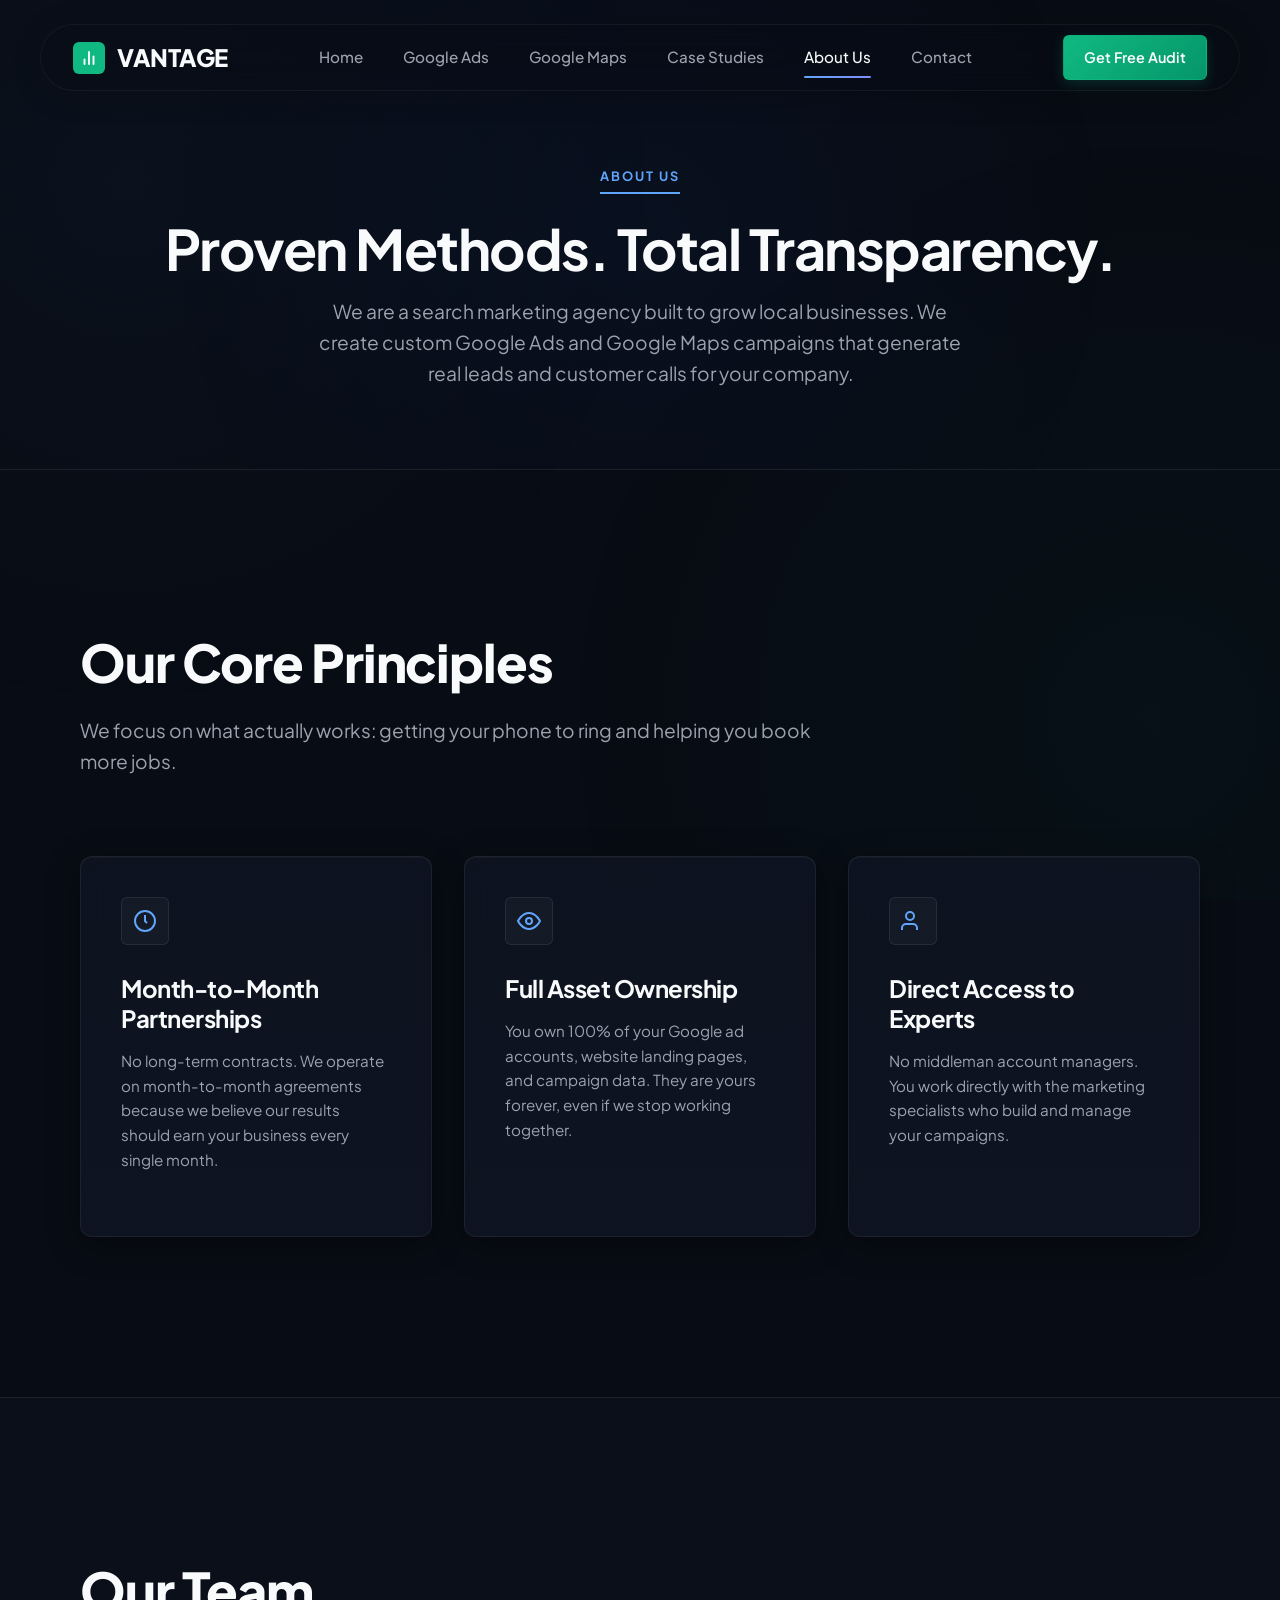
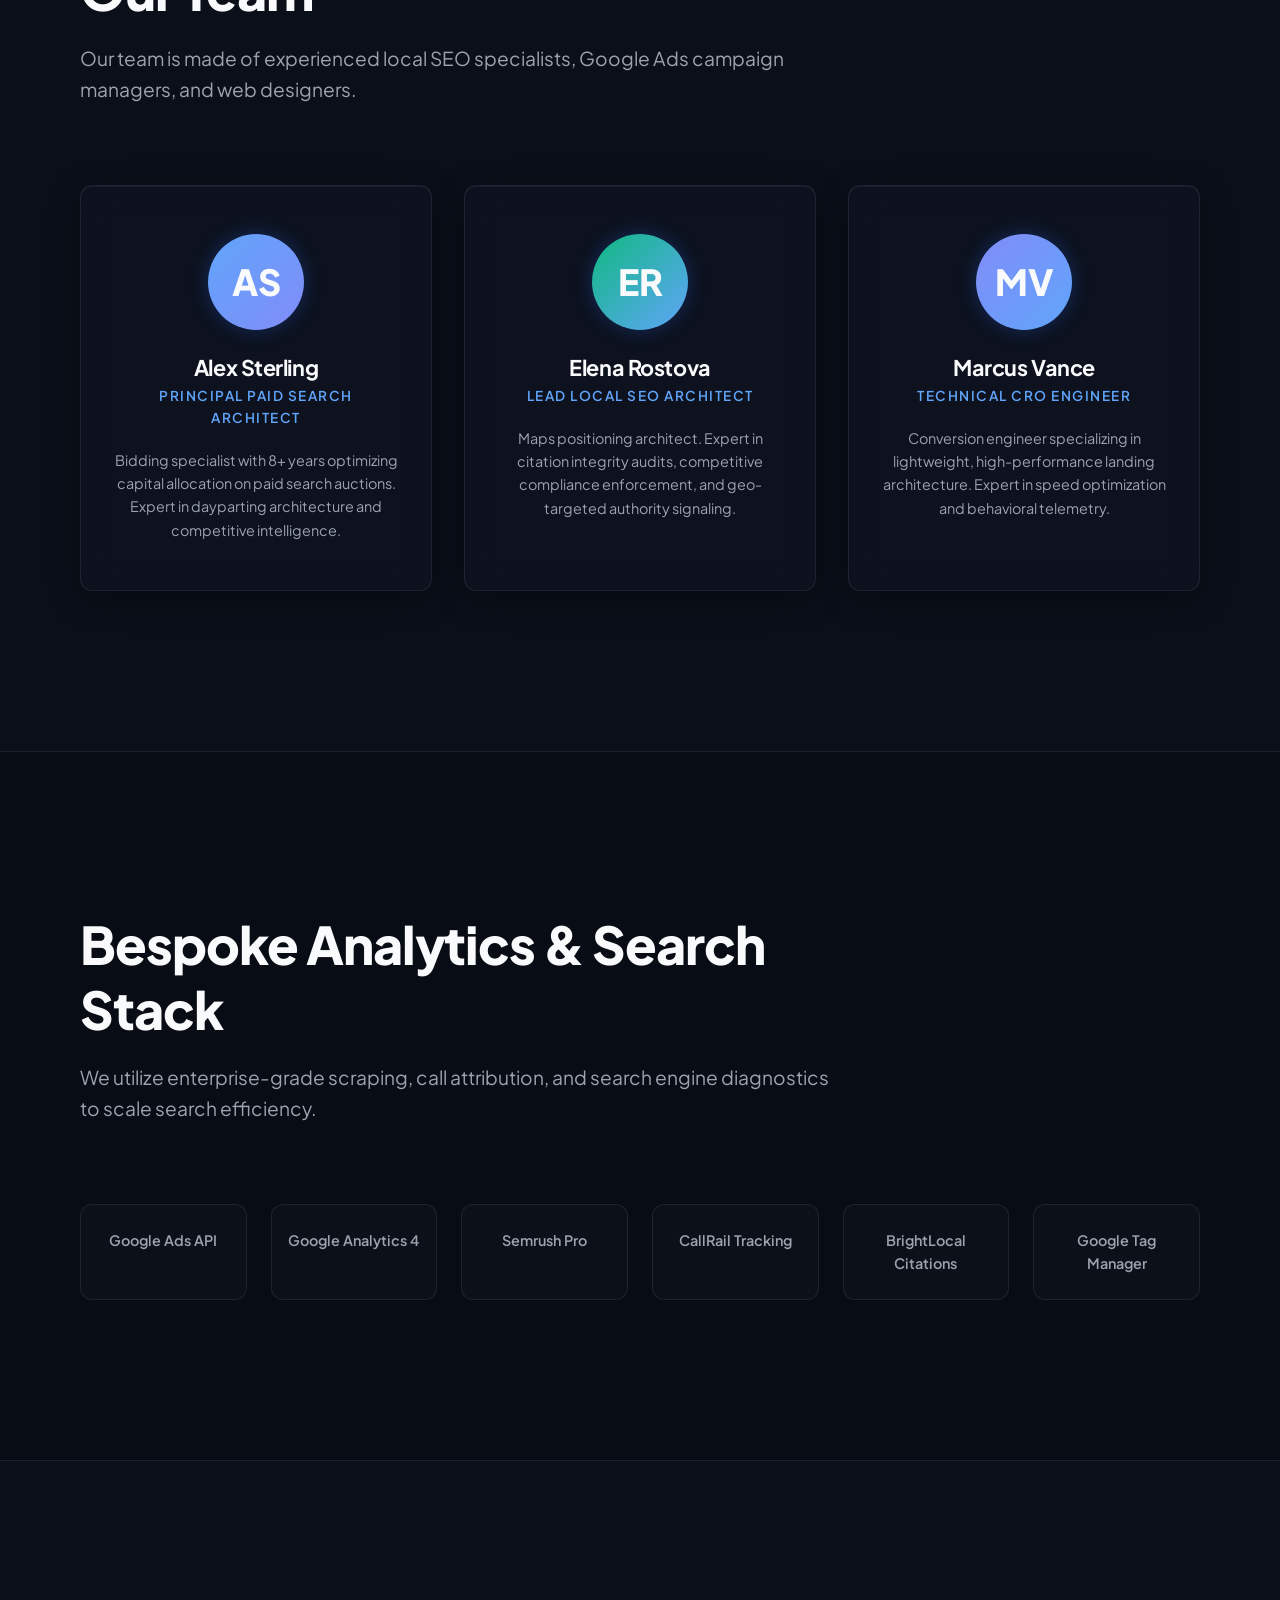
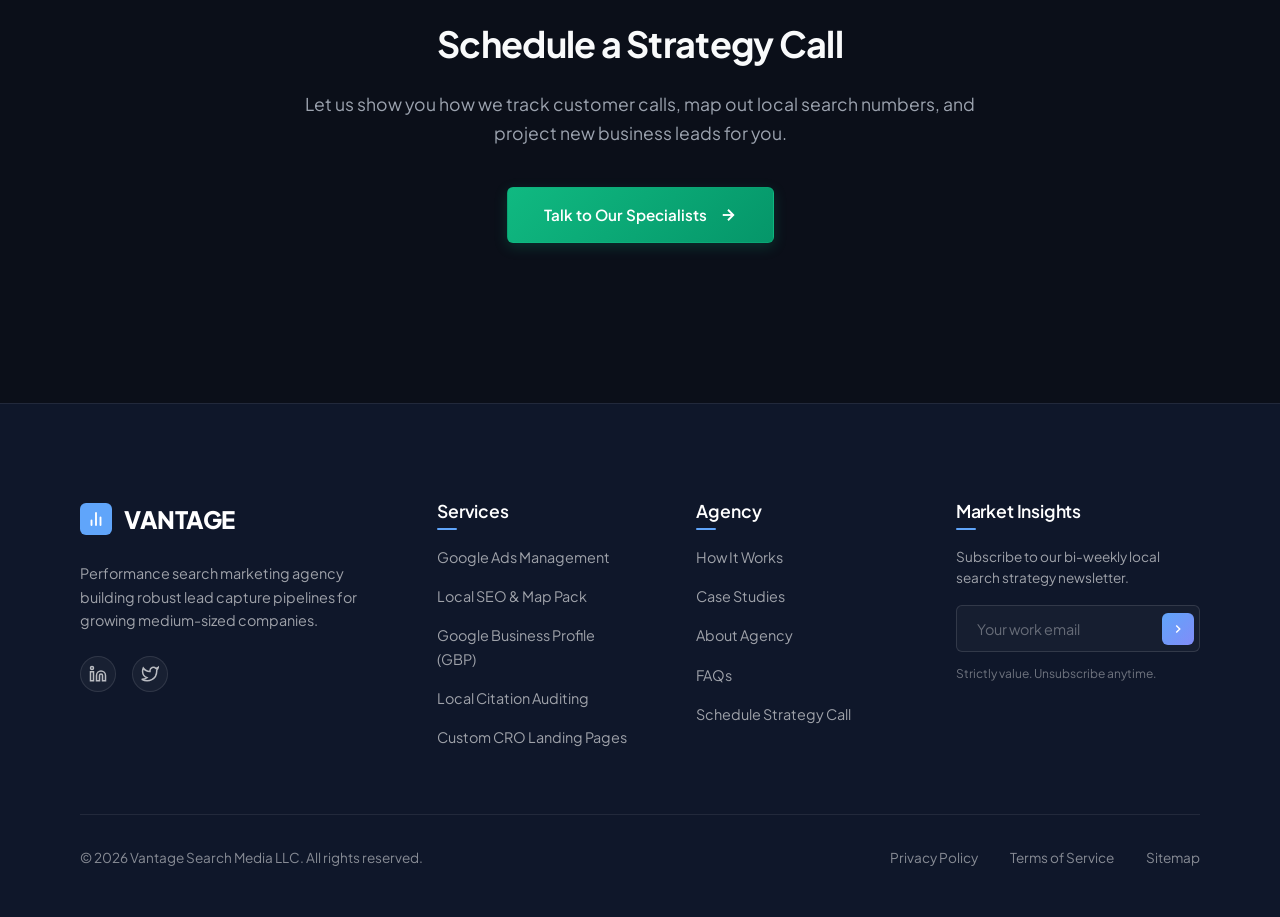
==== commit bd236e52: "design: Redesign navigation bar to Floating Glass Pill and optimize hero search mockup" ====
--- a/about.html
+++ b/about.html
@@ -17,7 +17,7 @@
     <div class="container">
       <a href="index.html" class="logo">
         <span class="logo-icon">
-          <svg xmlns="http://www.w3.org/2000/svg" width="18" height="18" viewBox="0 0 24 24" fill="none" stroke="white" stroke-width="2.5" stroke-linecap="round" stroke-linejoin="round">
+          <svg xmlns="http://www.w3.org/2000/svg" class="logo-svg" width="18" height="18" viewBox="0 0 24 24" fill="none" stroke="white" stroke-width="2.5" stroke-linecap="round" stroke-linejoin="round">
             <line x1="18" y1="20" x2="18" y2="10"></line>
             <line x1="12" y1="20" x2="12" y2="4"></line>
             <line x1="6" y1="20" x2="6" y2="14"></line>
@@ -29,17 +29,16 @@
       <nav class="nav-links">
         <a href="index.html" class="nav-link">Home</a>
         <a href="google-ads.html" class="nav-link">Google Ads</a>
-        <a href="local-seo.html" class="nav-link">Local SEO</a>
+        <a href="local-seo.html" class="nav-link">Google Maps</a>
         <a href="case-studies.html" class="nav-link">Case Studies</a>
-        <a href="about.html" class="nav-link">About</a>
+        <a href="about.html" class="nav-link">About Us</a>
         <a href="contact.html" class="nav-link">Contact</a>
       </nav>
 
       <div class="nav-actions">
-        <a href="index.html#calculator" class="btn btn-secondary" style="padding: 0.6rem 1.25rem; font-size: 0.9rem;">Yield Model</a>
-        <a href="contact.html" class="btn btn-primary" style="padding: 0.6rem 1.25rem; font-size: 0.9rem;" id="nav-cta">Confidential Audit</a>
+        <a href="contact.html" class="btn btn-primary" style="padding: 0.6rem 1.25rem; font-size: 0.9rem;" id="nav-cta">Get Free Audit</a>
         <button class="mobile-nav-toggle" id="mobile-toggle" aria-label="Toggle Menu">
-          <svg xmlns="http://www.w3.org/2000/svg" width="24" height="24" viewBox="0 0 24 24" fill="none" stroke="currentColor" stroke-width="2" stroke-linecap="round">
+          <svg xmlns="http://www.w3.org/2000/svg" class="nav-toggle-icon" width="24" height="24" viewBox="0 0 24 24" fill="none" stroke="currentColor" stroke-width="2" stroke-linecap="round">
             <line x1="3" y1="12" x2="21" y2="12"></line>
             <line x1="3" y1="6" x2="21" y2="6"></line>
             <line x1="3" y1="18" x2="21" y2="18"></line>
@@ -54,19 +53,19 @@
     <button class="mobile-close-btn" id="mobile-close" aria-label="Close Menu">&times;</button>
     <a href="index.html" class="mobile-nav-link">Home</a>
     <a href="google-ads.html" class="mobile-nav-link">Google Ads</a>
-    <a href="local-seo.html" class="mobile-nav-link">Local SEO</a>
+    <a href="local-seo.html" class="mobile-nav-link">Google Maps</a>
     <a href="case-studies.html" class="mobile-nav-link">Case Studies</a>
-    <a href="about.html" class="mobile-nav-link">About</a>
+    <a href="about.html" class="mobile-nav-link">About Us</a>
     <a href="contact.html" class="mobile-nav-link">Contact</a>
-    <a href="contact.html" class="btn btn-primary" style="margin-top: 1.5rem;">Confidential Audit</a>
+    <a href="contact.html" class="btn btn-primary" style="margin-top: 1.5rem;">Get Free Audit</a>
   </div>
 
   <!-- SUBPAGE HERO -->
   <section class="subpage-hero">
     <div class="container">
-      <span class="section-header" style="margin-bottom: 0.5rem;"><span class="tag">Agency Ethos</span></span>
-      <h1>Rigorous Methodology. Total Transparency.</h1>
-      <p>We are a specialized search intelligence consultancy. We engineer client acquisition pipelines for mid-market enterprises, operating on month-to-month terms backed by empirical results.</p>
+      <span class="section-header" style="margin-bottom: 0.5rem;"><span class="tag">About Us</span></span>
+      <h1>Proven Methods. Total Transparency.</h1>
+      <p>We are a search marketing agency built to grow local businesses. We create custom Google Ads and Google Maps campaigns that generate real leads and customer calls for your company.</p>
     </div>
   </section>
 
@@ -74,25 +73,25 @@
   <section class="section-padding">
     <div class="container">
       <div class="section-header">
-        <h2>Architectural Principles</h2>
-        <p>We operate as a high-conviction consultancy, prioritizing search mechanics over marketing fluff.</p>
+        <h2>Our Core Principles</h2>
+        <p>We focus on what actually works: getting your phone to ring and helping you book more jobs.</p>
       </div>
       
       <div class="services-grid">
         <div class="service-card glass">
-          <div class="service-icon"><svg xmlns="http://www.w3.org/2000/svg" width="24" height="24" viewBox="0 0 24 24" fill="none" stroke="currentColor" stroke-width="2"><circle cx="12" cy="12" r="10"/><polyline points="12 6 12 12 14 14"/></svg></div>
-          <h3>Month-to-Month Engagement</h3>
-          <p>No restrictive annual contracts. We believe our search telemetry and client conversion data should justify our advisory monthly.</p>
+          <div class="service-icon"><svg xmlns="http://www.w3.org/2000/svg" class="service-svg" width="24" height="24" viewBox="0 0 24 24" fill="none" stroke="currentColor" stroke-width="2"><circle cx="12" cy="12" r="10"/><polyline points="12 6 12 12 14 14"/></svg></div>
+          <h3>Month-to-Month Partnerships</h3>
+          <p>No long-term contracts. We operate on month-to-month agreements because we believe our results should earn your business every single month.</p>
         </div>
         <div class="service-card glass">
-          <div class="service-icon"><svg xmlns="http://www.w3.org/2000/svg" width="24" height="24" viewBox="0 0 24 24" fill="none" stroke="currentColor" stroke-width="2"><path d="M1 12s4-8 11-8 11 8 11 8-4 8-11 8-11-8-11-8z"/><circle cx="12" cy="12" r="3"/></svg></div>
-          <h3>Absolute Asset Ownership</h3>
-          <p>You retain 100% ownership of your ad accounts, search structures, negative matrices, landing page code, and custom telemetry configurations.</p>
+          <div class="service-icon"><svg xmlns="http://www.w3.org/2000/svg" class="service-svg" width="24" height="24" viewBox="0 0 24 24" fill="none" stroke="currentColor" stroke-width="2"><path d="M1 12s4-8 11-8 11 8 11 8-4 8-11 8-11-8-11-8z"/><circle cx="12" cy="12" r="3"/></svg></div>
+          <h3>Full Asset Ownership</h3>
+          <p>You own 100% of your Google ad accounts, website landing pages, and campaign data. They are yours forever, even if we stop working together.</p>
         </div>
         <div class="service-card glass">
-          <div class="service-icon"><svg xmlns="http://www.w3.org/2000/svg" width="24" height="24" viewBox="0 0 24 24" fill="none" stroke="currentColor" stroke-width="2"><path d="M16 21v-2a4 4 0 0 0-4-4H5a4 4 0 0 0-4 4v2"/><circle cx="9" cy="7" r="4"/></svg></div>
-          <h3>Principal-Level Advisory</h3>
-          <p>No account manager middlemen. You interface directly with the lead engineers who construct and optimize your search campaigns.</p>
+          <div class="service-icon"><svg xmlns="http://www.w3.org/2000/svg" class="service-svg" width="24" height="24" viewBox="0 0 24 24" fill="none" stroke="currentColor" stroke-width="2"><path d="M16 21v-2a4 4 0 0 0-4-4H5a4 4 0 0 0-4 4v2"/><circle cx="9" cy="7" r="4"/></svg></div>
+          <h3>Direct Access to Experts</h3>
+          <p>No middleman account managers. You work directly with the marketing specialists who build and manage your campaigns.</p>
         </div>
       </div>
     </div>
@@ -102,8 +101,8 @@
   <section class="section-padding" style="background: var(--bg-secondary); border-top: 1px solid var(--glass-border); border-bottom: 1px solid var(--glass-border);">
     <div class="container">
       <div class="section-header">
-        <h2>Search Architects & Engineers</h2>
-        <p>Our advisory is led by senior search engine specialists, bidding architects, and technical optimization developers.</p>
+        <h2>Our Team</h2>
+        <p>Our team is made of experienced local SEO specialists, Google Ads campaign managers, and web designers.</p>
       </div>
 
       <div class="team-grid">
@@ -156,10 +155,10 @@
   <!-- CTA ACTION PANEL -->
   <section class="section-padding" style="background: var(--bg-secondary); border-top: 1px solid var(--glass-border); text-align: center;">
     <div class="container" style="max-width: 800px;">
-      <h2 style="font-size: 2.25rem; margin-bottom: 1.5rem; font-family: var(--font-heading);">Initiate a Confidential Strategy Discussion</h2>
-      <p style="color: var(--text-secondary); font-size: 1.1rem; margin-bottom: 2.5rem;">Let our advisory group walk you through our live search dashboards, campaign architecture, and niche lead projections.</p>
+      <h2 style="font-size: 2.25rem; margin-bottom: 1.5rem; font-family: var(--font-heading);">Schedule a Strategy Call</h2>
+      <p style="color: var(--text-secondary); font-size: 1.1rem; margin-bottom: 2.5rem;">Let us show you how we track customer calls, map out local search numbers, and project new business leads for you.</p>
       <a href="contact.html" class="btn btn-primary">
-        <span>Meet Our Search Architects</span>
+        <span>Talk to Our Specialists</span>
         <svg xmlns="http://www.w3.org/2000/svg" class="btn-icon" viewBox="0 0 24 24" fill="none" stroke="currentColor" stroke-width="2.5" style="width:18px; height:18px;"><line x1="5" y1="12" x2="19" y2="12"></line><polyline points="12 5 19 12 12 19"></polyline></svg>
       </a>
     </div>
@@ -172,7 +171,7 @@
         <div class="footer-info">
           <a href="index.html" class="logo">
             <span class="logo-icon">
-              <svg xmlns="http://www.w3.org/2000/svg" width="18" height="18" viewBox="0 0 24 24" fill="none" stroke="white" stroke-width="2.5" stroke-linecap="round" stroke-linejoin="round">
+              <svg xmlns="http://www.w3.org/2000/svg" class="logo-svg" width="18" height="18" viewBox="0 0 24 24" fill="none" stroke="white" stroke-width="2.5" stroke-linecap="round" stroke-linejoin="round">
                 <line x1="18" y1="20" x2="18" y2="10"></line>
                 <line x1="12" y1="20" x2="12" y2="4"></line>
                 <line x1="6" y1="20" x2="6" y2="14"></line>
@@ -212,7 +211,7 @@
           <form class="newsletter-form" onsubmit="event.preventDefault(); alert('Subscribed!');">
             <div class="newsletter-input-group">
               <input type="email" class="newsletter-input" placeholder="Your work email" required>
-              <button type="submit" class="newsletter-submit-btn" aria-label="Subscribe"><svg xmlns="http://www.w3.org/2000/svg" width="14" height="14" viewBox="0 0 24 24" fill="none" stroke="currentColor" stroke-width="2.5"><polyline points="9 18 15 12 9 6"/></svg></button>
+              <button type="submit" class="newsletter-submit-btn" aria-label="Subscribe"><svg xmlns="http://www.w3.org/2000/svg" class="newsletter-submit-icon" width="14" height="14" viewBox="0 0 24 24" fill="none" stroke="currentColor" stroke-width="2.5"><polyline points="9 18 15 12 9 6"/></svg></button>
             </div>
             <span class="newsletter-text">Strictly value. Unsubscribe anytime.</span>
           </form>
--- a/styles.css
+++ b/styles.css
@@ -39,6 +39,9 @@
   --transition-fast: 0.2s cubic-bezier(0.16, 1, 0.3, 1);
   --transition-normal: 0.3s cubic-bezier(0.16, 1, 0.3, 1);
   --transition-slow: 0.5s cubic-bezier(0.16, 1, 0.3, 1);
+  
+  --section-padding: 6rem 1.5rem;
+  --container-width: 1280px;
 }
 
 /* ==========================================
@@ -262,27 +265,37 @@
    ========================================== */
 .navbar {
   position: fixed;
-  top: 0;
-  left: 0;
+  top: 1.5rem;
+  left: 50%;
+  transform: translateX(-50%);
+  width: calc(100% - 3rem);
+  max-width: 1200px;
+  z-index: 100;
+  padding: 0.65rem 2rem;
+  background: rgba(8, 12, 20, 0.4); /* Subtle dark glass overlay */
+  backdrop-filter: blur(16px);
+  -webkit-backdrop-filter: blur(16px);
+  border: 1px solid rgba(255, 255, 255, 0.05);
+  border-radius: 99px;
+  box-shadow: 0 4px 30px rgba(0, 0, 0, 0.2);
+  transition: all var(--transition-normal);
+}
+
+.navbar.scrolled {
+  top: 1rem;
+  background: rgba(8, 12, 20, 0.8);
+  border-color: rgba(255, 255, 255, 0.1);
+  box-shadow: 0 10px 30px rgba(0, 0, 0, 0.5), 0 0 1px rgba(255, 255, 255, 0.2) inset;
+}
+
+.navbar .container {
+  display: flex;
+  justify-content: space-between;
+  align-items: center;
   width: 100%;
-  z-index: 100;
-  padding: 1.5rem 0;
-  transition: all var(--transition-normal);
-}
-
-.navbar.scrolled {
-  padding: 1rem 0;
-  background: rgba(8, 12, 20, 0.85); /* Blurred dark glass background */
-  backdrop-filter: blur(20px);
-  -webkit-backdrop-filter: blur(20px);
-  border-bottom: 1px solid rgba(255, 255, 255, 0.08);
-  box-shadow: 0 4px 20px rgba(0, 0, 0, 0.4);
-}
-
-.navbar .container {
-  display: flex;
-  justify-content: space-between;
-  align-items: center;
+  max-width: 100%;
+  margin: 0;
+  padding: 0;
 }
 
 .logo {
@@ -337,11 +350,13 @@
   border-radius: var(--radius-full);
 }
 
-.nav-link:hover {
+.nav-link:hover,
+.nav-link.active {
   color: var(--text-primary);
 }
 
-.nav-link:hover::after {
+.nav-link:hover::after,
+.nav-link.active::after {
   width: 100%;
 }
 
@@ -385,7 +400,7 @@
   display: grid;
   grid-template-columns: 1.1fr 0.9fr;
   gap: 4rem;
-  align-items: center;
+  align-items: flex-start;
 }
 
 .hero-content {
@@ -481,11 +496,6 @@
 .visual-container {
   position: relative;
   width: 100%;
-  border-radius: var(--radius-lg);
-  aspect-ratio: 1 / 1;
-  display: flex;
-  align-items: center;
-  justify-content: center;
 }
 
 /* Glass Dashboard Mockup */
